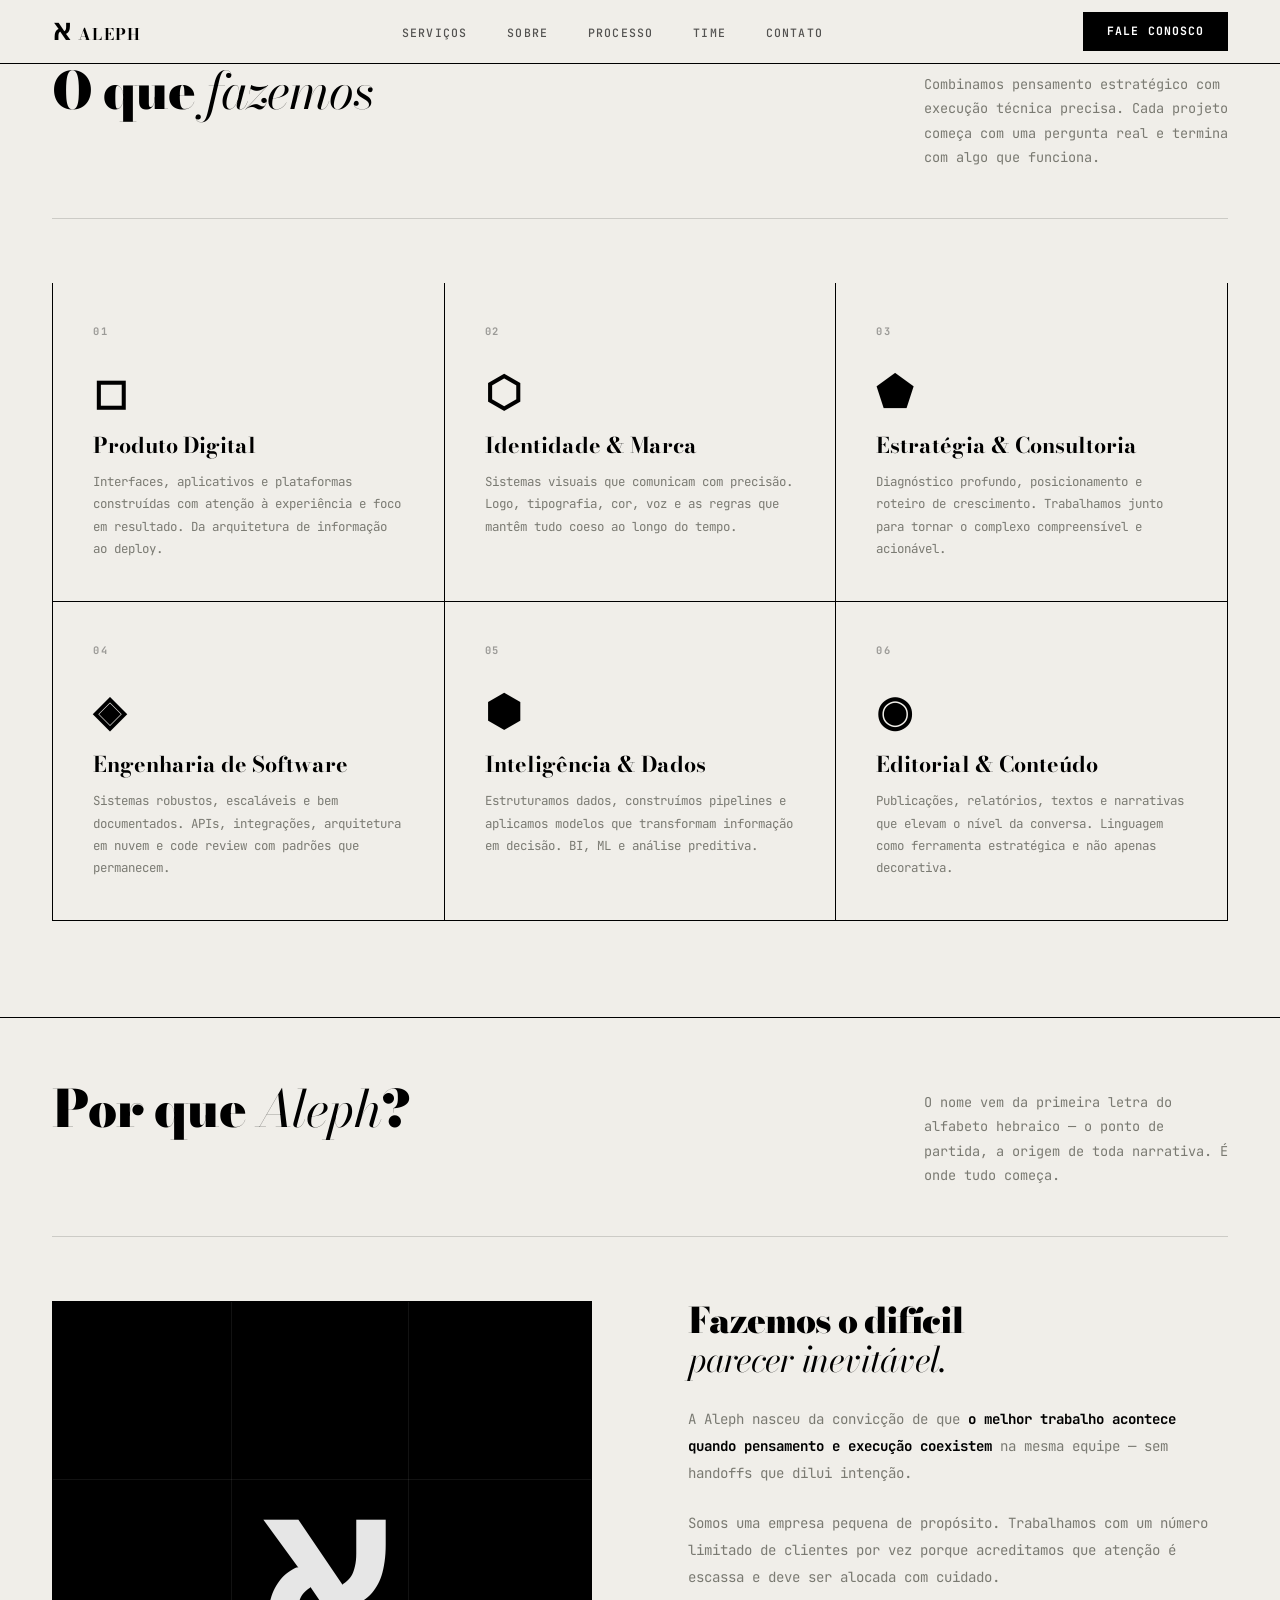
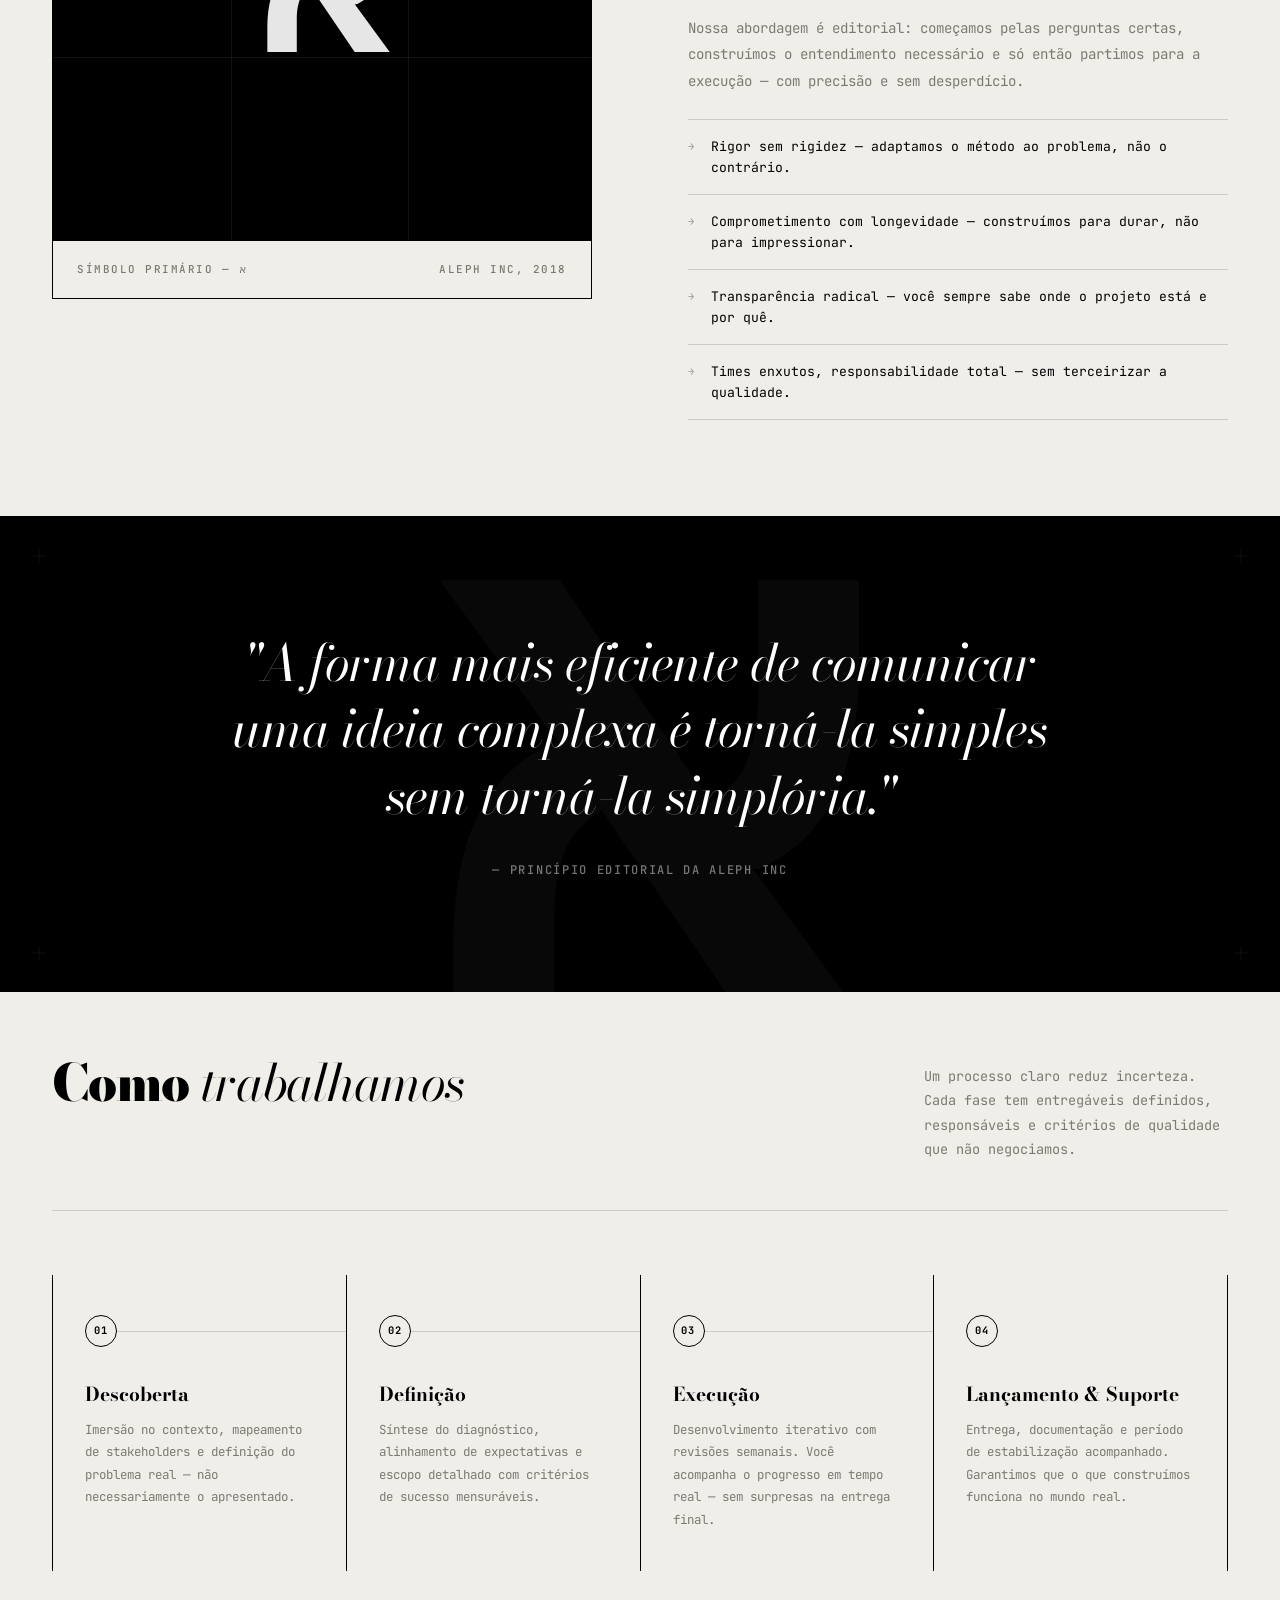
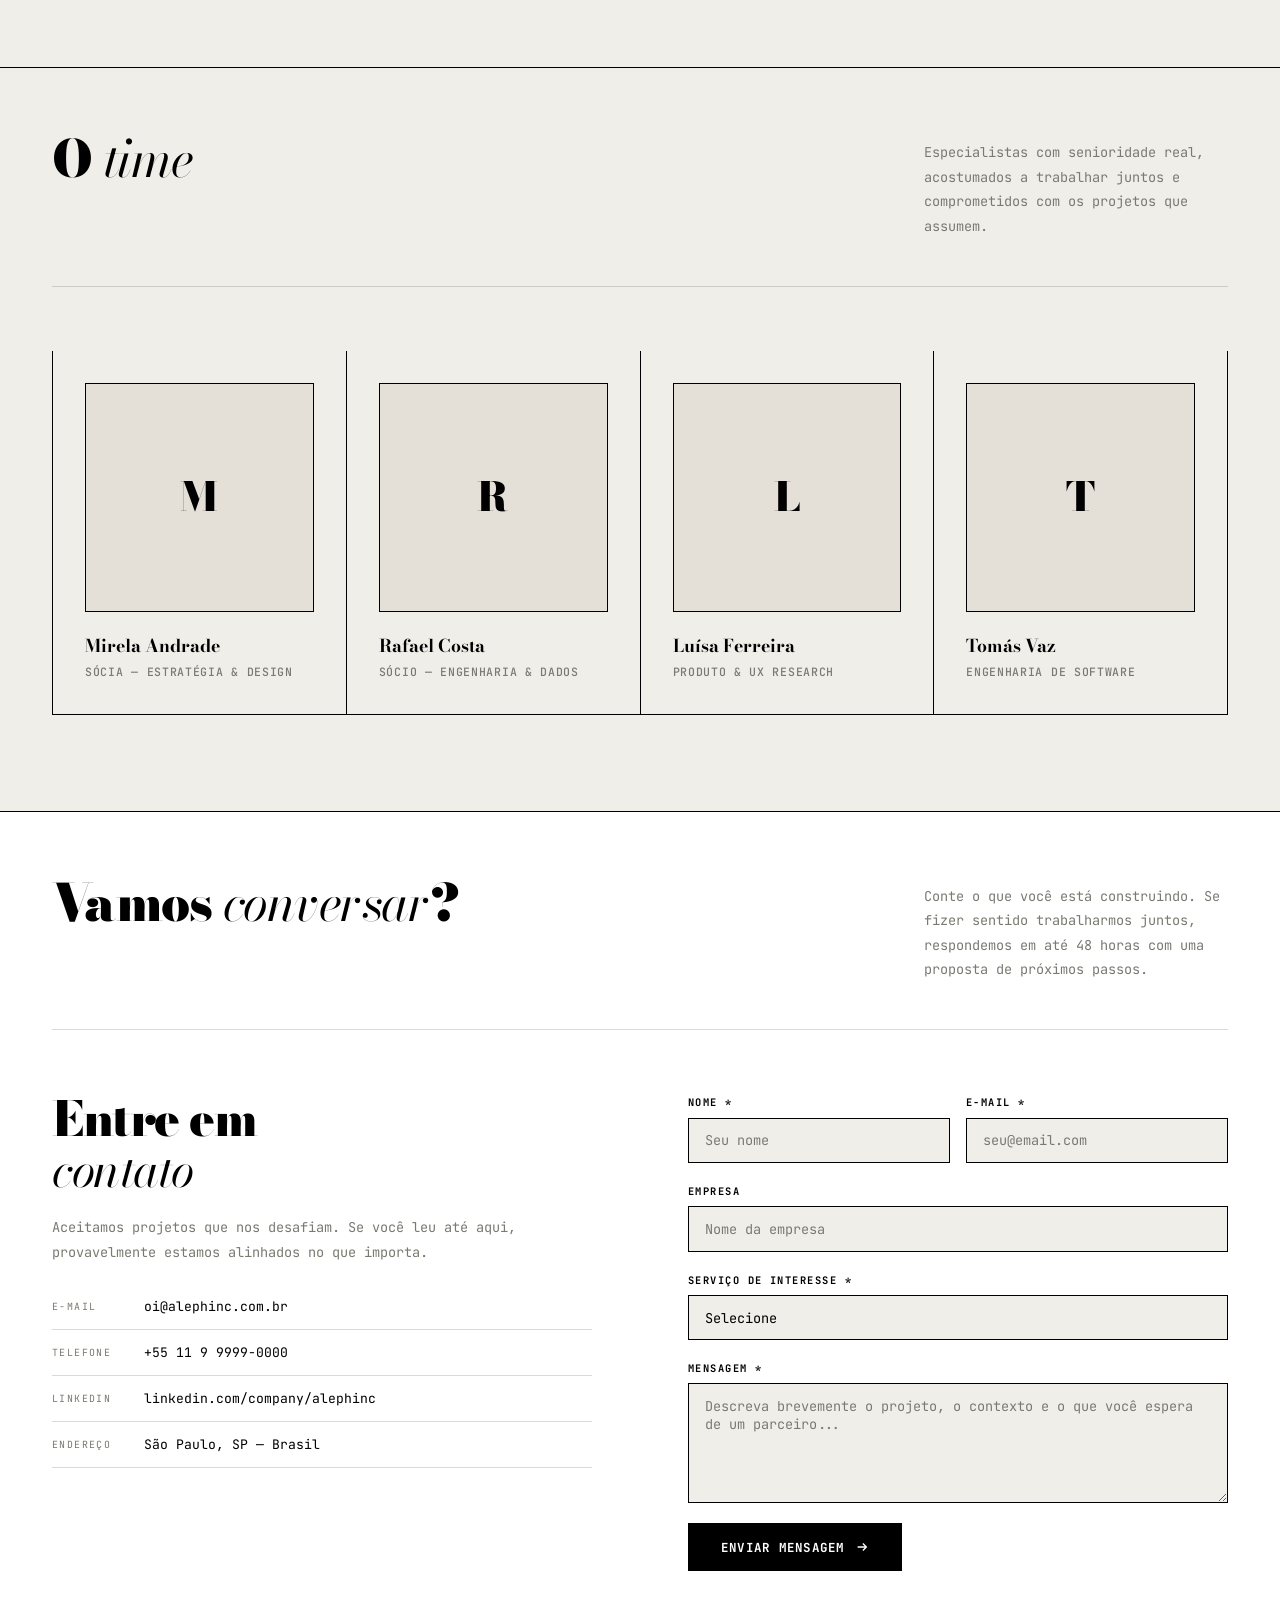
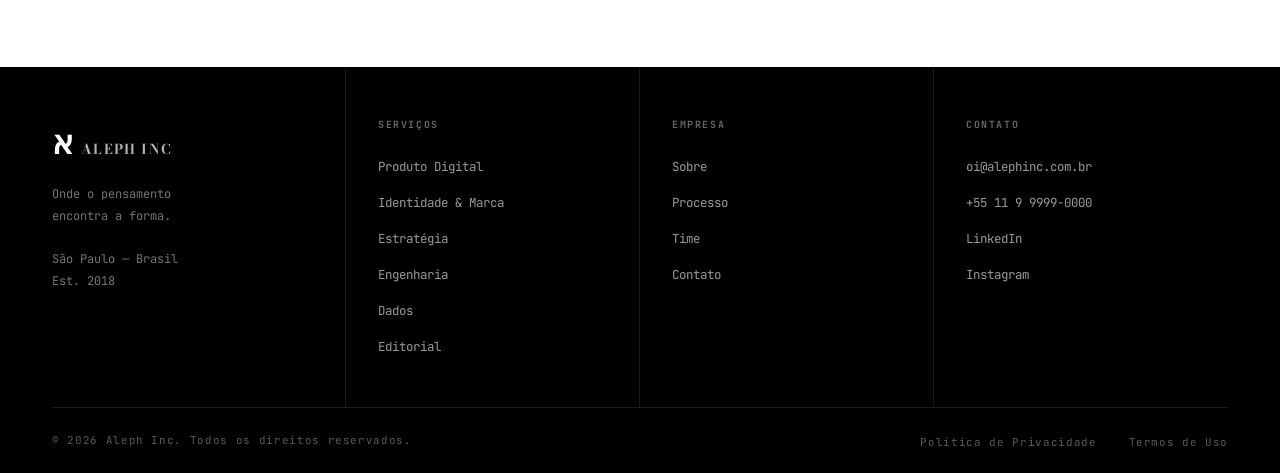
==== aleph.html @ efc17baa "Add Aleph Inc website using editorial brand identity Single-page HTML site with Hero, Serviços, Sobr" ====
<!DOCTYPE html>
<html lang="pt-BR">
<head>
  <meta charset="UTF-8" />
  <meta name="viewport" content="width=device-width, initial-scale=1.0" />
  <title>Aleph Inc — Onde o Pensamento Encontra a Forma</title>
  <link rel="preconnect" href="https://fonts.googleapis.com" />
  <link rel="preconnect" href="https://fonts.gstatic.com" crossorigin />
  <link href="https://fonts.googleapis.com/css2?family=Bodoni+Moda:ital,opsz,wght@0,6..96,400;0,6..96,500;0,6..96,700;0,6..96,900;1,6..96,400;1,6..96,700&family=JetBrains+Mono:wght@300;400;500;700&family=Fraunces:opsz,wght@9..144,300;9..144,400;9..144,700;9..144,900&display=swap" rel="stylesheet" />
  <style>
    /* ── Reset ──────────────────────────────────────── */
    *, *::before, *::after { box-sizing: border-box; margin: 0; padding: 0; }

    /* ── Design tokens ───────────────────────────────── */
    :root {
      --ink:      #000000;
      --paper:    #ffffff;
      --cream:    #f0eee9;
      --cream-dk: #e4e0d8;
      --muted:    #7a7a72;
      --serif:    'Bodoni Moda', 'Bodoni 72', Georgia, serif;
      --serif-alt:'Fraunces', serif;
      --mono:     'JetBrains Mono', ui-monospace, monospace;
      --rule:     1px solid var(--ink);
      --rule-lt:  1px solid rgba(0,0,0,.15);
    }

    html { scroll-behavior: smooth; }

    body {
      font-family: var(--mono);
      background: var(--cream);
      color: var(--ink);
      line-height: 1.6;
      overflow-x: hidden;
    }

    /* ── Utility ─────────────────────────────────────── */
    .container {
      width: 100%;
      max-width: 1240px;
      margin: 0 auto;
      padding: 0 2rem;
    }

    .label {
      font-family: var(--mono);
      font-size: .68rem;
      font-weight: 500;
      letter-spacing: .14em;
      text-transform: uppercase;
      color: var(--muted);
    }

    /* crosshair decoration */
    .x {
      position: absolute;
      width: 14px; height: 14px;
      pointer-events: none;
    }
    .x::before, .x::after {
      content: "";
      position: absolute;
      background: currentColor;
      opacity: .4;
    }
    .x::before { left: 0; right: 0; top: 50%; height: 1px; transform: translateY(-.5px); }
    .x::after  { top: 0; bottom: 0; left: 50%; width: 1px;  transform: translateX(-.5px); }

    /* ── Nav ─────────────────────────────────────────── */
    .nav {
      position: fixed;
      top: 0; left: 0; right: 0;
      z-index: 100;
      background: var(--cream);
      border-bottom: var(--rule);
      height: 64px;
      display: flex;
      align-items: center;
    }

    .nav .container {
      display: flex;
      align-items: center;
      justify-content: space-between;
    }

    .nav-logo {
      display: flex;
      align-items: baseline;
      gap: .5rem;
      text-decoration: none;
      color: var(--ink);
    }

    .nav-symbol {
      font-family: var(--serif);
      font-size: 1.8rem;
      font-weight: 900;
      line-height: 1;
      letter-spacing: -.03em;
    }

    .nav-wordmark {
      font-family: var(--serif);
      font-size: 1rem;
      font-weight: 700;
      letter-spacing: .08em;
      text-transform: uppercase;
    }

    .nav-links {
      display: flex;
      align-items: center;
      gap: 2.5rem;
      list-style: none;
    }

    .nav-links a {
      font-family: var(--mono);
      font-size: .72rem;
      font-weight: 500;
      letter-spacing: .1em;
      text-transform: uppercase;
      text-decoration: none;
      color: var(--ink);
      opacity: .65;
      transition: opacity .2s;
    }
    .nav-links a:hover { opacity: 1; }

    .btn-nav {
      font-family: var(--mono);
      font-size: .72rem;
      font-weight: 700;
      letter-spacing: .1em;
      text-transform: uppercase;
      text-decoration: none;
      color: var(--paper);
      background: var(--ink);
      padding: .6rem 1.4rem;
      border: var(--rule);
      transition: background .2s, color .2s;
      cursor: pointer;
    }
    .btn-nav:hover { background: var(--paper); color: var(--ink); }

    .nav-toggle {
      display: none;
      background: none;
      border: none;
      cursor: pointer;
      padding: .25rem;
      flex-direction: column;
      gap: 5px;
    }
    .nav-toggle span {
      display: block;
      width: 22px;
      height: 1.5px;
      background: var(--ink);
      transition: transform .2s, opacity .2s;
    }

    /* ── Hero ─────────────────────────────────────────── */
    .hero {
      min-height: 100svh;
      padding-top: 64px;
      display: grid;
      grid-template-rows: 1fr auto;
      position: relative;
      overflow: hidden;
      border-bottom: var(--rule);
    }

    .hero-body {
      display: flex;
      flex-direction: column;
      justify-content: center;
      padding: 6rem 0 4rem;
      position: relative;
    }

    .hero-kicker {
      display: flex;
      align-items: center;
      gap: 1rem;
      margin-bottom: 2.5rem;
    }
    .hero-kicker::before {
      content: "";
      display: block;
      width: 40px;
      height: 1px;
      background: var(--ink);
    }

    .hero-headline {
      font-family: var(--serif);
      font-size: clamp(3.5rem, 9vw, 8rem);
      font-weight: 900;
      line-height: .95;
      letter-spacing: -.03em;
      max-width: 14ch;
      margin-bottom: 2.5rem;
    }

    .hero-headline em {
      font-style: italic;
      font-weight: 400;
    }

    .hero-sub {
      font-family: var(--mono);
      font-size: .9rem;
      line-height: 1.75;
      color: var(--muted);
      max-width: 44ch;
      margin-bottom: 3rem;
    }

    .hero-actions {
      display: flex;
      align-items: center;
      gap: 1.5rem;
    }

    .btn-primary {
      font-family: var(--mono);
      font-size: .78rem;
      font-weight: 700;
      letter-spacing: .1em;
      text-transform: uppercase;
      text-decoration: none;
      color: var(--paper);
      background: var(--ink);
      padding: .85rem 2rem;
      border: var(--rule);
      display: inline-flex;
      align-items: center;
      gap: .65rem;
      transition: background .2s, color .2s;
    }
    .btn-primary:hover { background: var(--cream); color: var(--ink); }
    .btn-primary svg { width: 14px; height: 14px; transition: transform .2s; }
    .btn-primary:hover svg { transform: translateX(4px); }

    .btn-ghost {
      font-family: var(--mono);
      font-size: .78rem;
      font-weight: 500;
      letter-spacing: .1em;
      text-transform: uppercase;
      text-decoration: none;
      color: var(--ink);
      opacity: .7;
      display: inline-flex;
      align-items: center;
      gap: .5rem;
      transition: opacity .2s;
    }
    .btn-ghost:hover { opacity: 1; }

    /* large decorative symbol */
    .hero-deco {
      position: absolute;
      right: -2rem;
      top: 50%;
      transform: translateY(-50%);
      font-family: var(--serif);
      font-size: clamp(18rem, 30vw, 36rem);
      font-weight: 900;
      line-height: 1;
      opacity: .04;
      pointer-events: none;
      user-select: none;
      letter-spacing: -.05em;
    }

    /* corner crosshairs */
    .hero .x { color: var(--ink); }
    .hero .x.tl { top: 80px; left: 16px; }
    .hero .x.tr { top: 80px; right: 16px; }
    .hero .x.bl { bottom: 16px; left: 16px; }
    .hero .x.br { bottom: 16px; right: 16px; }

    /* hero stats bar */
    .hero-stats {
      border-top: var(--rule);
      display: grid;
      grid-template-columns: repeat(4, 1fr);
    }

    .hero-stat {
      padding: 1.5rem 2rem;
      border-right: var(--rule);
      position: relative;
    }
    .hero-stat:last-child { border-right: none; }

    .hero-stat-num {
      font-family: var(--serif);
      font-size: 2.2rem;
      font-weight: 900;
      line-height: 1;
      letter-spacing: -.03em;
      display: block;
      margin-bottom: .3rem;
    }

    /* ── Section base ─────────────────────────────────── */
    section { border-bottom: var(--rule); }

    .section-head {
      display: flex;
      align-items: flex-start;
      justify-content: space-between;
      gap: 2rem;
      padding: 4rem 0 3rem;
      border-bottom: var(--rule-lt);
      margin-bottom: 4rem;
    }

    .section-head h2 {
      font-family: var(--serif);
      font-size: clamp(2.2rem, 4vw, 3.5rem);
      font-weight: 900;
      line-height: 1.05;
      letter-spacing: -.03em;
      max-width: 16ch;
    }

    .section-head h2 em {
      font-style: italic;
      font-weight: 400;
    }

    .section-head-aside {
      max-width: 38ch;
      font-family: var(--mono);
      font-size: .85rem;
      line-height: 1.8;
      color: var(--muted);
      padding-top: .5rem;
    }

    /* ── Services ─────────────────────────────────────── */
    .services { padding-bottom: 6rem; }

    .services-grid {
      display: grid;
      grid-template-columns: repeat(3, 1fr);
      border-left: var(--rule);
    }

    .service-card {
      border-right: var(--rule);
      border-bottom: var(--rule);
      padding: 2.5rem;
      position: relative;
      transition: background .2s;
    }
    .service-card:hover { background: var(--ink); color: var(--paper); }
    .service-card:hover .label { color: rgba(255,255,255,.45); }
    .service-card:hover .service-desc { color: rgba(255,255,255,.65); }

    .service-num {
      font-family: var(--mono);
      font-size: .65rem;
      font-weight: 700;
      letter-spacing: .16em;
      opacity: .35;
      margin-bottom: 2rem;
      display: block;
    }

    .service-icon {
      font-family: var(--serif);
      font-size: 2.6rem;
      font-weight: 900;
      line-height: 1;
      margin-bottom: 1.25rem;
      display: block;
    }

    .service-card h3 {
      font-family: var(--serif);
      font-size: 1.35rem;
      font-weight: 700;
      line-height: 1.2;
      margin-bottom: .75rem;
    }

    .service-desc {
      font-family: var(--mono);
      font-size: .78rem;
      line-height: 1.8;
      color: var(--muted);
    }

    .service-arrow {
      position: absolute;
      bottom: 2rem;
      right: 2rem;
      width: 32px;
      height: 32px;
      border: var(--rule);
      display: flex;
      align-items: center;
      justify-content: center;
      opacity: 0;
      transition: opacity .2s;
    }
    .service-card:hover .service-arrow { opacity: 1; border-color: var(--paper); color: var(--paper); }

    /* ── About ────────────────────────────────────────── */
    .about { padding-bottom: 6rem; }

    .about-grid {
      display: grid;
      grid-template-columns: 1fr 1fr;
      gap: 6rem;
      align-items: start;
    }

    .about-left {
      position: relative;
    }

    .about-symbol-wrap {
      border: var(--rule);
      aspect-ratio: 1;
      display: flex;
      align-items: center;
      justify-content: center;
      background: var(--ink);
      position: relative;
      overflow: hidden;
    }

    .about-symbol {
      font-family: var(--serif);
      font-size: 14rem;
      font-weight: 900;
      color: var(--paper);
      line-height: 1;
      position: relative;
      z-index: 1;
      opacity: .9;
    }

    /* grid lines inside the symbol box */
    .about-symbol-wrap .grid-line {
      position: absolute;
      background: rgba(255,255,255,.07);
    }
    .about-symbol-wrap .grid-line.h { height: 1px; left: 0; right: 0; }
    .about-symbol-wrap .grid-line.v { width: 1px; top: 0; bottom: 0; }

    .about-caption {
      border: var(--rule);
      border-top: none;
      padding: 1.25rem 1.5rem;
      display: flex;
      align-items: center;
      justify-content: space-between;
    }

    .about-right {}

    .about-right p {
      font-family: var(--mono);
      font-size: .88rem;
      line-height: 1.9;
      color: var(--muted);
      margin-bottom: 1.5rem;
    }

    .about-right p strong {
      color: var(--ink);
      font-weight: 700;
    }

    .about-right h3 {
      font-family: var(--serif);
      font-size: clamp(1.6rem, 3vw, 2.2rem);
      font-weight: 900;
      line-height: 1.1;
      letter-spacing: -.03em;
      margin-bottom: 1.75rem;
    }
    .about-right h3 em { font-style: italic; font-weight: 400; }

    .about-list {
      list-style: none;
      border-top: var(--rule-lt);
    }
    .about-list li {
      border-bottom: var(--rule-lt);
      padding: 1rem 0;
      display: flex;
      align-items: flex-start;
      gap: 1rem;
      font-family: var(--mono);
      font-size: .82rem;
      line-height: 1.6;
    }
    .about-list li::before {
      content: attr(data-n);
      font-size: .65rem;
      font-weight: 700;
      letter-spacing: .12em;
      opacity: .35;
      padding-top: .12rem;
      flex-shrink: 0;
    }

    /* ── Process ─────────────────────────────────────── */
    .process { padding-bottom: 6rem; }

    .process-steps {
      display: grid;
      grid-template-columns: repeat(4, 1fr);
      border-left: var(--rule);
    }

    .process-step {
      border-right: var(--rule);
      padding: 2.5rem 2rem;
      position: relative;
    }

    .step-marker {
      width: 32px;
      height: 32px;
      border: var(--rule);
      border-radius: 50%;
      display: flex;
      align-items: center;
      justify-content: center;
      font-family: var(--mono);
      font-size: .65rem;
      font-weight: 700;
      letter-spacing: .1em;
      margin-bottom: 2rem;
    }

    .step-line {
      position: absolute;
      top: calc(2.5rem + 16px);
      left: calc(2rem + 32px);
      right: 0;
      height: 1px;
      background: var(--ink);
      opacity: .15;
    }
    .process-step:last-child .step-line { display: none; }

    .process-step h3 {
      font-family: var(--serif);
      font-size: 1.2rem;
      font-weight: 700;
      margin-bottom: .6rem;
    }

    .process-step p {
      font-family: var(--mono);
      font-size: .78rem;
      line-height: 1.8;
      color: var(--muted);
    }

    /* ── Manifesto / Quote ───────────────────────────── */
    .manifesto {
      background: var(--ink);
      color: var(--paper);
      padding: 7rem 0;
      text-align: center;
      position: relative;
      overflow: hidden;
    }

    .manifesto-symbol {
      position: absolute;
      left: 50%;
      top: 50%;
      transform: translate(-50%, -50%);
      font-family: var(--serif);
      font-size: 60vw;
      font-weight: 900;
      opacity: .03;
      pointer-events: none;
      user-select: none;
      line-height: 1;
    }

    .manifesto blockquote {
      font-family: var(--serif);
      font-size: clamp(1.8rem, 4vw, 3.2rem);
      font-weight: 400;
      font-style: italic;
      line-height: 1.3;
      letter-spacing: -.02em;
      max-width: 26ch;
      margin: 0 auto 2rem;
      position: relative;
      z-index: 1;
    }

    .manifesto cite {
      font-family: var(--mono);
      font-size: .75rem;
      font-weight: 500;
      letter-spacing: .14em;
      text-transform: uppercase;
      opacity: .45;
      font-style: normal;
      display: block;
      position: relative;
      z-index: 1;
    }

    .manifesto .x { color: var(--paper); opacity: .15; }
    .manifesto .x.tl { top: 2rem; left: 2rem; }
    .manifesto .x.tr { top: 2rem; right: 2rem; }
    .manifesto .x.bl { bottom: 2rem; left: 2rem; }
    .manifesto .x.br { bottom: 2rem; right: 2rem; }

    /* ── Team ─────────────────────────────────────────── */
    .team { padding-bottom: 6rem; }

    .team-grid {
      display: grid;
      grid-template-columns: repeat(4, 1fr);
      border-left: var(--rule);
    }

    .team-card {
      border-right: var(--rule);
      border-bottom: var(--rule);
      padding: 2rem;
      position: relative;
      overflow: hidden;
    }

    .team-avatar {
      width: 100%;
      aspect-ratio: 1;
      background: var(--cream-dk);
      border: var(--rule);
      display: flex;
      align-items: center;
      justify-content: center;
      margin-bottom: 1.25rem;
      font-family: var(--serif);
      font-size: 2.5rem;
      font-weight: 900;
      position: relative;
      overflow: hidden;
      transition: background .2s;
    }
    .team-card:hover .team-avatar { background: var(--ink); color: var(--paper); }

    .team-name {
      font-family: var(--serif);
      font-size: 1.1rem;
      font-weight: 700;
      margin-bottom: .2rem;
    }
    .team-role {
      font-family: var(--mono);
      font-size: .72rem;
      color: var(--muted);
      letter-spacing: .06em;
    }

    /* ── Contact ─────────────────────────────────────── */
    .contact {
      background: var(--paper);
      padding-bottom: 6rem;
    }

    .contact-grid {
      display: grid;
      grid-template-columns: 1fr 1fr;
      gap: 6rem;
      align-items: start;
    }

    .contact-left h2 {
      font-family: var(--serif);
      font-size: clamp(2rem, 4vw, 3rem);
      font-weight: 900;
      line-height: 1.05;
      letter-spacing: -.03em;
      margin-bottom: 1.25rem;
    }
    .contact-left h2 em { font-style: italic; font-weight: 400; }

    .contact-left p {
      font-family: var(--mono);
      font-size: .85rem;
      line-height: 1.8;
      color: var(--muted);
      margin-bottom: 2rem;
    }

    .contact-info { display: flex; flex-direction: column; gap: .75rem; }
    .contact-info a {
      font-family: var(--mono);
      font-size: .82rem;
      color: var(--ink);
      text-decoration: none;
      display: flex;
      align-items: center;
      gap: .75rem;
      border-bottom: var(--rule-lt);
      padding-bottom: .75rem;
      transition: opacity .2s;
    }
    .contact-info a:hover { opacity: .6; }
    .contact-info a .ci-label {
      font-size: .62rem;
      letter-spacing: .14em;
      text-transform: uppercase;
      color: var(--muted);
      min-width: 5rem;
    }

    /* Form */
    .contact-form { display: flex; flex-direction: column; gap: 1.25rem; }

    .cf-group { display: flex; flex-direction: column; gap: .4rem; }
    .cf-group label {
      font-family: var(--mono);
      font-size: .65rem;
      font-weight: 700;
      letter-spacing: .14em;
      text-transform: uppercase;
    }

    .cf-group input,
    .cf-group textarea,
    .cf-group select {
      width: 100%;
      background: var(--cream);
      border: var(--rule);
      padding: .8rem 1rem;
      font-family: var(--mono);
      font-size: .85rem;
      color: var(--ink);
      outline: none;
      transition: background .2s, box-shadow .2s;
      border-radius: 0;
      appearance: none;
    }
    .cf-group input::placeholder,
    .cf-group textarea::placeholder { color: var(--muted); }
    .cf-group input:focus,
    .cf-group textarea:focus,
    .cf-group select:focus {
      background: var(--paper);
      box-shadow: inset 0 0 0 1px var(--ink);
    }
    .cf-group textarea { min-height: 120px; resize: vertical; }

    .cf-row { display: grid; grid-template-columns: 1fr 1fr; gap: 1rem; }

    .btn-submit {
      font-family: var(--mono);
      font-size: .78rem;
      font-weight: 700;
      letter-spacing: .1em;
      text-transform: uppercase;
      color: var(--paper);
      background: var(--ink);
      border: var(--rule);
      padding: .9rem 2rem;
      cursor: pointer;
      display: flex;
      align-items: center;
      gap: .65rem;
      width: fit-content;
      transition: background .2s, color .2s;
    }
    .btn-submit:hover { background: var(--cream-dk); color: var(--ink); }
    .btn-submit svg { width: 14px; height: 14px; }

    /* ── Footer ───────────────────────────────────────── */
    .footer {
      background: var(--ink);
      color: var(--paper);
      border-top: var(--rule);
    }

    .footer-main {
      display: grid;
      grid-template-columns: 1fr 1fr 1fr 1fr;
      border-bottom: 1px solid rgba(255,255,255,.12);
    }

    .footer-col {
      padding: 3rem 2rem;
      border-right: 1px solid rgba(255,255,255,.1);
    }
    .footer-col:last-child { border-right: none; }
    .footer-col:first-child { padding-left: 0; }

    .footer-brand { display: flex; align-items: baseline; gap: .5rem; margin-bottom: 1rem; }
    .footer-brand-sym {
      font-family: var(--serif);
      font-size: 2rem;
      font-weight: 900;
    }
    .footer-brand-name {
      font-family: var(--serif);
      font-size: .85rem;
      font-weight: 700;
      letter-spacing: .1em;
      text-transform: uppercase;
      opacity: .7;
    }

    .footer-tagline {
      font-family: var(--mono);
      font-size: .75rem;
      line-height: 1.8;
      opacity: .45;
    }

    .footer-col h4 {
      font-family: var(--mono);
      font-size: .62rem;
      font-weight: 700;
      letter-spacing: .16em;
      text-transform: uppercase;
      opacity: .4;
      margin-bottom: 1.25rem;
    }

    .footer-links { list-style: none; display: flex; flex-direction: column; gap: .65rem; }
    .footer-links a {
      font-family: var(--mono);
      font-size: .78rem;
      color: var(--paper);
      text-decoration: none;
      opacity: .6;
      transition: opacity .2s;
    }
    .footer-links a:hover { opacity: 1; }

    .footer-bottom {
      padding: 1.25rem 0;
    }
    .footer-bottom .container {
      display: flex;
      align-items: center;
      justify-content: space-between;
    }
    .footer-copy {
      font-family: var(--mono);
      font-size: .68rem;
      opacity: .35;
      letter-spacing: .06em;
    }
    .footer-bottom-links {
      display: flex;
      gap: 2rem;
      list-style: none;
    }
    .footer-bottom-links a {
      font-family: var(--mono);
      font-size: .68rem;
      color: var(--paper);
      text-decoration: none;
      opacity: .35;
      letter-spacing: .06em;
      transition: opacity .2s;
    }
    .footer-bottom-links a:hover { opacity: .7; }

    /* ── Responsive ──────────────────────────────────── */
    @media (max-width: 1024px) {
      .services-grid { grid-template-columns: repeat(2, 1fr); }
      .team-grid { grid-template-columns: repeat(2, 1fr); }
      .footer-main { grid-template-columns: 1fr 1fr; }
      .footer-col:nth-child(2) { border-right: none; }
      .footer-col:nth-child(3) { border-top: 1px solid rgba(255,255,255,.1); padding-left: 0; }
      .footer-col:nth-child(4) { border-top: 1px solid rgba(255,255,255,.1); }
    }

    @media (max-width: 768px) {
      .nav-links, .btn-nav { display: none; }
      .nav-toggle { display: flex; }

      .hero-stats { grid-template-columns: 1fr 1fr; }
      .hero-stat:nth-child(2) { border-right: none; }

      .section-head { flex-direction: column; }
      .section-head-aside { max-width: 100%; }

      .about-grid { grid-template-columns: 1fr; gap: 3rem; }
      .contact-grid { grid-template-columns: 1fr; gap: 3rem; }
      .process-steps { grid-template-columns: 1fr 1fr; }
      .services-grid { grid-template-columns: 1fr; }
      .team-grid { grid-template-columns: 1fr 1fr; }
      .footer-main { grid-template-columns: 1fr; }
      .footer-col { border-right: none; border-top: 1px solid rgba(255,255,255,.1); padding-left: 0; }
      .footer-col:first-child { border-top: none; }
      .cf-row { grid-template-columns: 1fr; }
      .footer-bottom .container { flex-direction: column; gap: 1rem; text-align: center; }

      .hero-deco { display: none; }
    }

    @media (max-width: 520px) {
      .hero-stats { grid-template-columns: 1fr; }
      .hero-stat { border-right: none; }
      .process-steps { grid-template-columns: 1fr; }
      .team-grid { grid-template-columns: 1fr; }
    }

    /* Mobile nav */
    .mobile-nav {
      display: none;
      position: fixed;
      top: 64px; left: 0; right: 0; bottom: 0;
      background: var(--cream);
      z-index: 99;
      flex-direction: column;
      padding: 2rem;
      border-top: var(--rule);
    }
    .mobile-nav.open { display: flex; }
    .mobile-nav a {
      font-family: var(--mono);
      font-size: 1rem;
      font-weight: 500;
      letter-spacing: .08em;
      text-transform: uppercase;
      text-decoration: none;
      color: var(--ink);
      padding: 1.25rem 0;
      border-bottom: var(--rule-lt);
    }
    .mobile-nav .btn-nav {
      margin-top: 1.5rem;
      text-align: center;
      justify-content: center;
      display: flex;
    }

    /* Form feedback */
    .form-success {
      display: none;
      background: var(--ink);
      color: var(--paper);
      padding: 2rem;
      text-align: center;
      font-family: var(--mono);
      font-size: .85rem;
      line-height: 1.7;
    }
    .form-success strong {
      font-family: var(--serif);
      font-size: 1.4rem;
      font-weight: 900;
      display: block;
      margin-bottom: .5rem;
    }
  </style>
</head>
<body>

  <!-- ── Nav ─────────────────────────────────────────── -->
  <nav class="nav" role="navigation">
    <div class="container">
      <a href="#" class="nav-logo" aria-label="Aleph Inc">
        <span class="nav-symbol">א</span>
        <span class="nav-wordmark">Aleph</span>
      </a>
      <ul class="nav-links" role="list">
        <li><a href="#servicos">Serviços</a></li>
        <li><a href="#sobre">Sobre</a></li>
        <li><a href="#processo">Processo</a></li>
        <li><a href="#time">Time</a></li>
        <li><a href="#contato">Contato</a></li>
      </ul>
      <a href="#contato" class="btn-nav">Fale Conosco</a>
      <button class="nav-toggle" id="navToggle" aria-label="Abrir menu" aria-expanded="false">
        <span></span><span></span><span></span>
      </button>
    </div>
  </nav>

  <!-- Mobile nav -->
  <div class="mobile-nav" id="mobileNav" role="dialog" aria-label="Menu principal">
    <a href="#servicos" class="mobile-link">Serviços</a>
    <a href="#sobre" class="mobile-link">Sobre</a>
    <a href="#processo" class="mobile-link">Processo</a>
    <a href="#time" class="mobile-link">Time</a>
    <a href="#contato" class="mobile-link">Contato</a>
    <a href="#contato" class="btn-nav">Fale Conosco</a>
  </div>

  <!-- ── Hero ─────────────────────────────────────────── */
  <section class="hero" aria-label="Apresentação">

    <span class="x tl" aria-hidden="true"></span>
    <span class="x tr" aria-hidden="true"></span>
    <span class="x bl" aria-hidden="true"></span>
    <span class="x br" aria-hidden="true"></span>

    <div class="hero-body">
      <div class="container">
        <div class="hero-kicker">
          <span class="label">Aleph Inc — Est. 2018</span>
        </div>
        <h1 class="hero-headline">
          Onde o<br/>
          Pensamento<br/>
          <em>Encontra</em><br/>
          a Forma
        </h1>
        <p class="hero-sub">
          Construímos sistemas, produtos e marcas que duram.<br/>
          Do conceito ao código — rigor, precisão e linguagem.
        </p>
        <div class="hero-actions">
          <a href="#servicos" class="btn-primary">
            Explorar Serviços
            <svg viewBox="0 0 16 16" fill="none" stroke="currentColor" stroke-width="1.5" aria-hidden="true">
              <path d="M3 8h10M9 4l4 4-4 4"/>
            </svg>
          </a>
          <a href="#sobre" class="btn-ghost">
            Nossa história
            <svg viewBox="0 0 16 16" fill="none" stroke="currentColor" stroke-width="1.5" width="12" height="12" aria-hidden="true">
              <path d="M8 3v10M3 8l5 5 5-5"/>
            </svg>
          </a>
        </div>
      </div>
    </div>

    <span class="hero-deco" aria-hidden="true">א</span>

    <div class="hero-stats" role="list" aria-label="Números">
      <div class="hero-stat" role="listitem">
        <span class="label">Projetos</span>
        <strong class="hero-stat-num">240+</strong>
        <span class="label">Entregues</span>
      </div>
      <div class="hero-stat" role="listitem">
        <span class="label">Clientes</span>
        <strong class="hero-stat-num">80+</strong>
        <span class="label">Em 12 países</span>
      </div>
      <div class="hero-stat" role="listitem">
        <span class="label">Anos</span>
        <strong class="hero-stat-num">7</strong>
        <span class="label">De experiência</span>
      </div>
      <div class="hero-stat" role="listitem">
        <span class="label">NPS</span>
        <strong class="hero-stat-num">94</strong>
        <span class="label">Satisfação</span>
      </div>
    </div>
  </section>

  <!-- ── Services ────────────────────────────────────── -->
  <section class="services" id="servicos" aria-label="Serviços">
    <div class="container">
      <div class="section-head">
        <h2>O que <em>fazemos</em></h2>
        <p class="section-head-aside">
          Combinamos pensamento estratégico com execução técnica precisa.
          Cada projeto começa com uma pergunta real e termina com algo que funciona.
        </p>
      </div>

      <div class="services-grid" role="list">

        <article class="service-card" role="listitem">
          <span class="service-num">01</span>
          <span class="service-icon" aria-hidden="true">◻</span>
          <h3>Produto Digital</h3>
          <p class="service-desc">
            Interfaces, aplicativos e plataformas construídas com atenção à experiência
            e foco em resultado. Da arquitetura de informação ao deploy.
          </p>
          <div class="service-arrow" aria-hidden="true">
            <svg width="12" height="12" viewBox="0 0 16 16" fill="none" stroke="currentColor" stroke-width="1.5">
              <path d="M3 8h10M9 4l4 4-4 4"/>
            </svg>
          </div>
        </article>

        <article class="service-card" role="listitem">
          <span class="service-num">02</span>
          <span class="service-icon" aria-hidden="true">⬡</span>
          <h3>Identidade & Marca</h3>
          <p class="service-desc">
            Sistemas visuais que comunicam com precisão. Logo, tipografia,
            cor, voz e as regras que mantêm tudo coeso ao longo do tempo.
          </p>
          <div class="service-arrow" aria-hidden="true">
            <svg width="12" height="12" viewBox="0 0 16 16" fill="none" stroke="currentColor" stroke-width="1.5">
              <path d="M3 8h10M9 4l4 4-4 4"/>
            </svg>
          </div>
        </article>

        <article class="service-card" role="listitem">
          <span class="service-num">03</span>
          <span class="service-icon" aria-hidden="true">⬟</span>
          <h3>Estratégia & Consultoria</h3>
          <p class="service-desc">
            Diagnóstico profundo, posicionamento e roteiro de crescimento.
            Trabalhamos junto para tornar o complexo compreensível e acionável.
          </p>
          <div class="service-arrow" aria-hidden="true">
            <svg width="12" height="12" viewBox="0 0 16 16" fill="none" stroke="currentColor" stroke-width="1.5">
              <path d="M3 8h10M9 4l4 4-4 4"/>
            </svg>
          </div>
        </article>

        <article class="service-card" role="listitem">
          <span class="service-num">04</span>
          <span class="service-icon" aria-hidden="true">◈</span>
          <h3>Engenharia de Software</h3>
          <p class="service-desc">
            Sistemas robustos, escaláveis e bem documentados. APIs, integrações,
            arquitetura em nuvem e code review com padrões que permanecem.
          </p>
          <div class="service-arrow" aria-hidden="true">
            <svg width="12" height="12" viewBox="0 0 16 16" fill="none" stroke="currentColor" stroke-width="1.5">
              <path d="M3 8h10M9 4l4 4-4 4"/>
            </svg>
          </div>
        </article>

        <article class="service-card" role="listitem">
          <span class="service-num">05</span>
          <span class="service-icon" aria-hidden="true">⬢</span>
          <h3>Inteligência & Dados</h3>
          <p class="service-desc">
            Estruturamos dados, construímos pipelines e aplicamos modelos que
            transformam informação em decisão. BI, ML e análise preditiva.
          </p>
          <div class="service-arrow" aria-hidden="true">
            <svg width="12" height="12" viewBox="0 0 16 16" fill="none" stroke="currentColor" stroke-width="1.5">
              <path d="M3 8h10M9 4l4 4-4 4"/>
            </svg>
          </div>
        </article>

        <article class="service-card" role="listitem">
          <span class="service-num">06</span>
          <span class="service-icon" aria-hidden="true">◉</span>
          <h3>Editorial & Conteúdo</h3>
          <p class="service-desc">
            Publicações, relatórios, textos e narrativas que elevam o nível
            da conversa. Linguagem como ferramenta estratégica e não apenas decorativa.
          </p>
          <div class="service-arrow" aria-hidden="true">
            <svg width="12" height="12" viewBox="0 0 16 16" fill="none" stroke="currentColor" stroke-width="1.5">
              <path d="M3 8h10M9 4l4 4-4 4"/>
            </svg>
          </div>
        </article>

      </div>
    </div>
  </section>

  <!-- ── About ─────────────────────────────────────────── -->
  <section class="about" id="sobre" aria-label="Sobre a Aleph">
    <div class="container">
      <div class="section-head">
        <h2>Por que <em>Aleph</em>?</h2>
        <p class="section-head-aside">
          O nome vem da primeira letra do alfabeto hebraico — o ponto de partida,
          a origem de toda narrativa. É onde tudo começa.
        </p>
      </div>

      <div class="about-grid">
        <div class="about-left">
          <div class="about-symbol-wrap" aria-hidden="true">
            <div class="grid-line h" style="top:33%"></div>
            <div class="grid-line h" style="top:66%"></div>
            <div class="grid-line v" style="left:33%"></div>
            <div class="grid-line v" style="left:66%"></div>
            <span class="about-symbol">א</span>
          </div>
          <div class="about-caption">
            <span class="label">Símbolo primário — א</span>
            <span class="label">Aleph Inc, 2018</span>
          </div>
        </div>

        <div class="about-right">
          <h3>
            Fazemos o difícil<br/>
            <em>parecer inevitável.</em>
          </h3>
          <p>
            A Aleph nasceu da convicção de que <strong>o melhor trabalho acontece
            quando pensamento e execução coexistem</strong> na mesma equipe —
            sem handoffs que dilui intenção.
          </p>
          <p>
            Somos uma empresa pequena de propósito. Trabalhamos com um número
            limitado de clientes por vez porque acreditamos que atenção é escassa
            e deve ser alocada com cuidado.
          </p>
          <p>
            Nossa abordagem é editorial: começamos pelas perguntas certas,
            construímos o entendimento necessário e só então partimos para
            a execução — com precisão e sem desperdício.
          </p>

          <ul class="about-list" role="list">
            <li data-n="→">Rigor sem rigidez — adaptamos o método ao problema, não o contrário.</li>
            <li data-n="→">Comprometimento com longevidade — construímos para durar, não para impressionar.</li>
            <li data-n="→">Transparência radical — você sempre sabe onde o projeto está e por quê.</li>
            <li data-n="→">Times enxutos, responsabilidade total — sem terceirizar a qualidade.</li>
          </ul>
        </div>
      </div>
    </div>
  </section>

  <!-- ── Manifesto ─────────────────────────────────────── -->
  <div class="manifesto" aria-label="Manifesto">
    <span class="x tl" aria-hidden="true"></span>
    <span class="x tr" aria-hidden="true"></span>
    <span class="x bl" aria-hidden="true"></span>
    <span class="x br" aria-hidden="true"></span>
    <span class="manifesto-symbol" aria-hidden="true">א</span>
    <div class="container" style="position:relative;z-index:1">
      <blockquote>
        "A forma mais eficiente de comunicar uma ideia complexa
        é torná-la simples sem torná-la simplória."
      </blockquote>
      <cite>— Princípio editorial da Aleph Inc</cite>
    </div>
  </div>

  <!-- ── Process ───────────────────────────────────────── -->
  <section class="process" id="processo" aria-label="Processo">
    <div class="container">
      <div class="section-head">
        <h2>Como <em>trabalhamos</em></h2>
        <p class="section-head-aside">
          Um processo claro reduz incerteza. Cada fase tem entregáveis definidos,
          responsáveis e critérios de qualidade que não negociamos.
        </p>
      </div>

      <div class="process-steps" role="list">
        <div class="process-step" role="listitem">
          <div class="step-marker" aria-label="Fase 1">01</div>
          <div class="step-line" aria-hidden="true"></div>
          <h3>Descoberta</h3>
          <p>Imersão no contexto, mapeamento de stakeholders e definição
             do problema real — não necessariamente o apresentado.</p>
        </div>
        <div class="process-step" role="listitem">
          <div class="step-marker" aria-label="Fase 2">02</div>
          <div class="step-line" aria-hidden="true"></div>
          <h3>Definição</h3>
          <p>Síntese do diagnóstico, alinhamento de expectativas e escopo
             detalhado com critérios de sucesso mensuráveis.</p>
        </div>
        <div class="process-step" role="listitem">
          <div class="step-marker" aria-label="Fase 3">03</div>
          <div class="step-line" aria-hidden="true"></div>
          <h3>Execução</h3>
          <p>Desenvolvimento iterativo com revisões semanais. Você acompanha
             o progresso em tempo real — sem surpresas na entrega final.</p>
        </div>
        <div class="process-step" role="listitem">
          <div class="step-marker" aria-label="Fase 4">04</div>
          <h3>Lançamento & Suporte</h3>
          <p>Entrega, documentação e período de estabilização acompanhado.
             Garantimos que o que construímos funciona no mundo real.</p>
        </div>
      </div>
    </div>
  </section>

  <!-- ── Team ──────────────────────────────────────────── -->
  <section class="team" id="time" aria-label="Time">
    <div class="container">
      <div class="section-head">
        <h2>O <em>time</em></h2>
        <p class="section-head-aside">
          Especialistas com senioridade real, acostumados a trabalhar juntos
          e comprometidos com os projetos que assumem.
        </p>
      </div>

      <div class="team-grid" role="list">
        <article class="team-card" role="listitem">
          <div class="team-avatar" aria-hidden="true">M</div>
          <div class="team-name">Mirela Andrade</div>
          <div class="team-role label">Sócia — Estratégia & Design</div>
        </article>
        <article class="team-card" role="listitem">
          <div class="team-avatar" aria-hidden="true">R</div>
          <div class="team-name">Rafael Costa</div>
          <div class="team-role label">Sócio — Engenharia & Dados</div>
        </article>
        <article class="team-card" role="listitem">
          <div class="team-avatar" aria-hidden="true">L</div>
          <div class="team-name">Luísa Ferreira</div>
          <div class="team-role label">Produto & UX Research</div>
        </article>
        <article class="team-card" role="listitem">
          <div class="team-avatar" aria-hidden="true">T</div>
          <div class="team-name">Tomás Vaz</div>
          <div class="team-role label">Engenharia de Software</div>
        </article>
      </div>
    </div>
  </section>

  <!-- ── Contact ───────────────────────────────────────── -->
  <section class="contact" id="contato" aria-label="Contato">
    <div class="container">
      <div class="section-head">
        <h2>Vamos <em>conversar</em>?</h2>
        <p class="section-head-aside">
          Conte o que você está construindo. Se fizer sentido trabalharmos juntos,
          respondemos em até 48 horas com uma proposta de próximos passos.
        </p>
      </div>

      <div class="contact-grid">
        <div class="contact-left">
          <h2>Entre em<br/><em>contato</em></h2>
          <p>
            Aceitamos projetos que nos desafiam. Se você leu até aqui,
            provavelmente estamos alinhados no que importa.
          </p>
          <div class="contact-info">
            <a href="mailto:oi@alephinc.com.br">
              <span class="ci-label">E-mail</span>
              oi@alephinc.com.br
            </a>
            <a href="tel:+5511999990000">
              <span class="ci-label">Telefone</span>
              +55 11 9 9999-0000
            </a>
            <a href="#">
              <span class="ci-label">LinkedIn</span>
              linkedin.com/company/alephinc
            </a>
            <a href="#">
              <span class="ci-label">Endereço</span>
              São Paulo, SP — Brasil
            </a>
          </div>
        </div>

        <div class="contact-right">
          <form class="contact-form" id="contactForm" novalidate>
            <div class="cf-row">
              <div class="cf-group">
                <label for="cf-name">Nome <span aria-hidden="true">*</span></label>
                <input type="text" id="cf-name" name="name" placeholder="Seu nome" required />
              </div>
              <div class="cf-group">
                <label for="cf-email">E-mail <span aria-hidden="true">*</span></label>
                <input type="email" id="cf-email" name="email" placeholder="seu@email.com" required />
              </div>
            </div>
            <div class="cf-group">
              <label for="cf-company">Empresa</label>
              <input type="text" id="cf-company" name="company" placeholder="Nome da empresa" />
            </div>
            <div class="cf-group">
              <label for="cf-service">Serviço de interesse <span aria-hidden="true">*</span></label>
              <select id="cf-service" name="service" required>
                <option value="">Selecione</option>
                <option>Produto Digital</option>
                <option>Identidade & Marca</option>
                <option>Estratégia & Consultoria</option>
                <option>Engenharia de Software</option>
                <option>Inteligência & Dados</option>
                <option>Editorial & Conteúdo</option>
                <option>Mais de um serviço</option>
              </select>
            </div>
            <div class="cf-group">
              <label for="cf-message">Mensagem <span aria-hidden="true">*</span></label>
              <textarea id="cf-message" name="message"
                placeholder="Descreva brevemente o projeto, o contexto e o que você espera de um parceiro..." required></textarea>
            </div>
            <button type="submit" class="btn-submit">
              Enviar mensagem
              <svg viewBox="0 0 16 16" fill="none" stroke="currentColor" stroke-width="1.5" aria-hidden="true">
                <path d="M3 8h10M9 4l4 4-4 4"/>
              </svg>
            </button>
          </form>
          <div class="form-success" id="formSuccess" role="status" aria-live="polite">
            <strong>Mensagem recebida.</strong>
            Retornaremos em até 48 horas com uma proposta de próximos passos.
          </div>
        </div>
      </div>
    </div>
  </section>

  <!-- ── Footer ────────────────────────────────────────── -->
  <footer class="footer" role="contentinfo">
    <div class="container">
      <div class="footer-main">
        <div class="footer-col">
          <div class="footer-brand">
            <span class="footer-brand-sym" aria-hidden="true">א</span>
            <span class="footer-brand-name">Aleph Inc</span>
          </div>
          <p class="footer-tagline">
            Onde o pensamento<br/>encontra a forma.<br/><br/>
            São Paulo — Brasil<br/>Est. 2018
          </p>
        </div>
        <div class="footer-col">
          <h4>Serviços</h4>
          <ul class="footer-links" role="list">
            <li><a href="#servicos">Produto Digital</a></li>
            <li><a href="#servicos">Identidade & Marca</a></li>
            <li><a href="#servicos">Estratégia</a></li>
            <li><a href="#servicos">Engenharia</a></li>
            <li><a href="#servicos">Dados</a></li>
            <li><a href="#servicos">Editorial</a></li>
          </ul>
        </div>
        <div class="footer-col">
          <h4>Empresa</h4>
          <ul class="footer-links" role="list">
            <li><a href="#sobre">Sobre</a></li>
            <li><a href="#processo">Processo</a></li>
            <li><a href="#time">Time</a></li>
            <li><a href="#contato">Contato</a></li>
          </ul>
        </div>
        <div class="footer-col">
          <h4>Contato</h4>
          <ul class="footer-links" role="list">
            <li><a href="mailto:oi@alephinc.com.br">oi@alephinc.com.br</a></li>
            <li><a href="tel:+5511999990000">+55 11 9 9999-0000</a></li>
            <li><a href="#">LinkedIn</a></li>
            <li><a href="#">Instagram</a></li>
          </ul>
        </div>
      </div>
      <div class="footer-bottom">
        <div class="container" style="padding:0">
          <p class="footer-copy">© 2026 Aleph Inc. Todos os direitos reservados.</p>
          <ul class="footer-bottom-links" role="list">
            <li><a href="#">Política de Privacidade</a></li>
            <li><a href="#">Termos de Uso</a></li>
          </ul>
        </div>
      </div>
    </div>
  </footer>

  <script>
    // Mobile nav toggle
    const toggle = document.getElementById('navToggle');
    const mobileNav = document.getElementById('mobileNav');

    toggle.addEventListener('click', () => {
      const isOpen = mobileNav.classList.toggle('open');
      toggle.setAttribute('aria-expanded', isOpen);
      document.body.style.overflow = isOpen ? 'hidden' : '';
    });

    document.querySelectorAll('.mobile-link, .mobile-nav .btn-nav').forEach(link => {
      link.addEventListener('click', () => {
        mobileNav.classList.remove('open');
        toggle.setAttribute('aria-expanded', 'false');
        document.body.style.overflow = '';
      });
    });

    // Smooth scroll for anchor links
    document.querySelectorAll('a[href^="#"]').forEach(anchor => {
      anchor.addEventListener('click', e => {
        const id = anchor.getAttribute('href');
        if (id === '#') return;
        const target = document.querySelector(id);
        if (target) {
          e.preventDefault();
          target.scrollIntoView({ behavior: 'smooth', block: 'start' });
        }
      });
    });

    // Contact form (frontend demo — substitua pela integração desejada)
    const contactForm = document.getElementById('contactForm');
    const formSuccess = document.getElementById('formSuccess');

    contactForm.addEventListener('submit', e => {
      e.preventDefault();

      let valid = true;
      contactForm.querySelectorAll('[required]').forEach(field => {
        if (!field.value.trim()) {
          field.style.boxShadow = 'inset 0 0 0 2px #000';
          valid = false;
        } else {
          field.style.boxShadow = '';
        }
      });

      if (!valid) return;

      const btn = contactForm.querySelector('.btn-submit');
      btn.disabled = true;
      btn.textContent = 'Enviando…';

      // Simula envio
      setTimeout(() => {
        contactForm.style.display = 'none';
        formSuccess.style.display = 'block';
      }, 1200);
    });

    // Subtle scroll fade-in for sections
    const observer = new IntersectionObserver(entries => {
      entries.forEach(entry => {
        if (entry.isIntersecting) {
          entry.target.style.opacity = '1';
          entry.target.style.transform = 'translateY(0)';
          observer.unobserve(entry.target);
        }
      });
    }, { threshold: 0.08 });

    document.querySelectorAll('.service-card, .process-step, .team-card').forEach(el => {
      el.style.opacity = '0';
      el.style.transform = 'translateY(16px)';
      el.style.transition = 'opacity .5s ease, transform .5s ease';
      observer.observe(el);
    });
  </script>
</body>
</html>
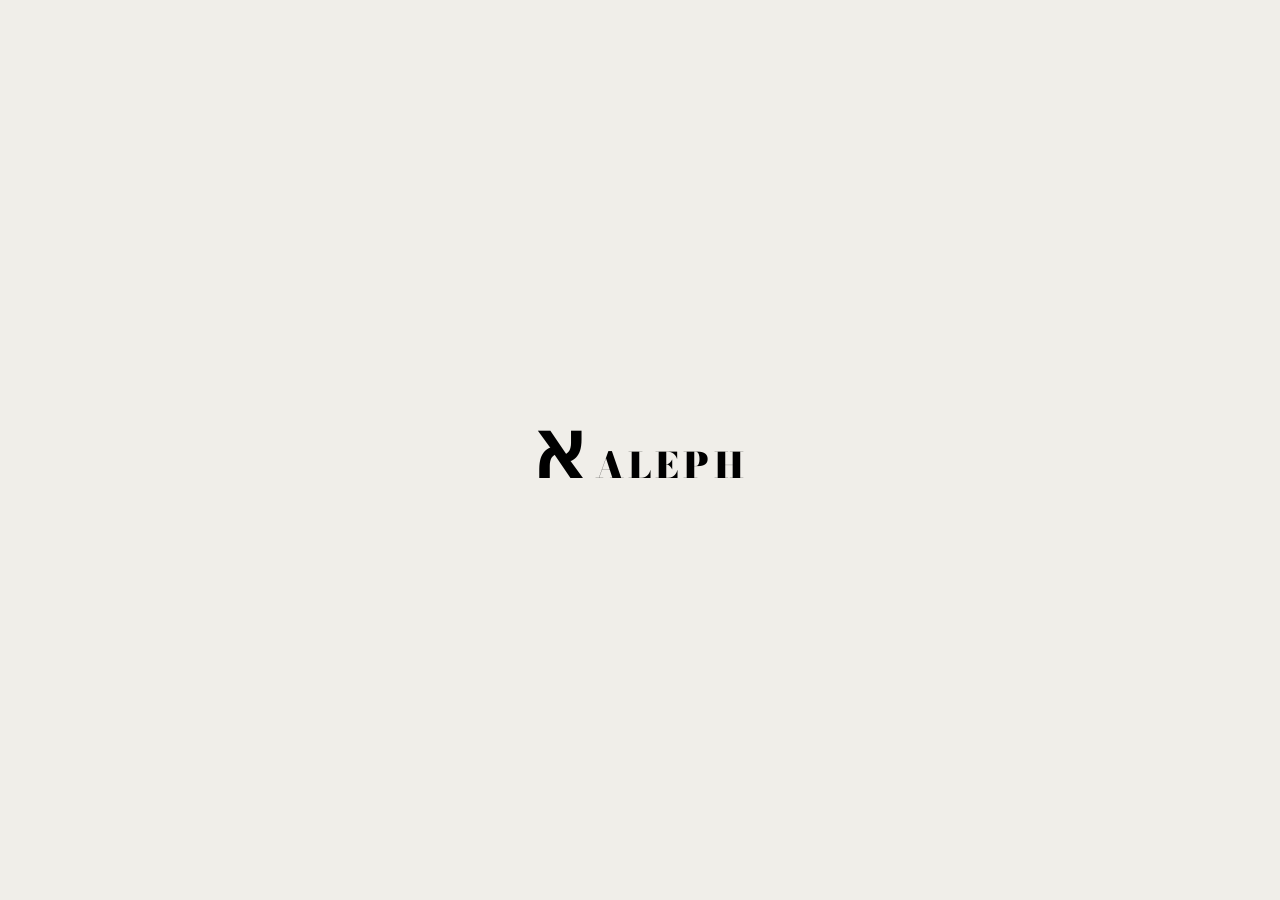
==== commit 0025eb82: "Strip site to logo only https://claude.ai/code/session_01Ldrj1HsJbtsZdKDdZppkuU" ====
--- a/aleph.html
+++ b/aleph.html
@@ -3,1555 +3,39 @@
 <head>
   <meta charset="UTF-8" />
   <meta name="viewport" content="width=device-width, initial-scale=1.0" />
-  <title>Aleph Inc — Onde o Pensamento Encontra a Forma</title>
+  <title>Aleph Inc</title>
   <link rel="preconnect" href="https://fonts.googleapis.com" />
   <link rel="preconnect" href="https://fonts.gstatic.com" crossorigin />
-  <link href="https://fonts.googleapis.com/css2?family=Bodoni+Moda:ital,opsz,wght@0,6..96,400;0,6..96,500;0,6..96,700;0,6..96,900;1,6..96,400;1,6..96,700&family=JetBrains+Mono:wght@300;400;500;700&family=Fraunces:opsz,wght@9..144,300;9..144,400;9..144,700;9..144,900&display=swap" rel="stylesheet" />
+  <link href="https://fonts.googleapis.com/css2?family=Bodoni+Moda:opsz,wght@6..96,900&display=swap" rel="stylesheet" />
   <style>
-    /* ── Reset ──────────────────────────────────────── */
     *, *::before, *::after { box-sizing: border-box; margin: 0; padding: 0; }
 
-    /* ── Design tokens ───────────────────────────────── */
-    :root {
-      --ink:      #000000;
-      --paper:    #ffffff;
-      --cream:    #f0eee9;
-      --cream-dk: #e4e0d8;
-      --muted:    #7a7a72;
-      --serif:    'Bodoni Moda', 'Bodoni 72', Georgia, serif;
-      --serif-alt:'Fraunces', serif;
-      --mono:     'JetBrains Mono', ui-monospace, monospace;
-      --rule:     1px solid var(--ink);
-      --rule-lt:  1px solid rgba(0,0,0,.15);
-    }
-
-    html { scroll-behavior: smooth; }
-
     body {
-      font-family: var(--mono);
-      background: var(--cream);
-      color: var(--ink);
-      line-height: 1.6;
-      overflow-x: hidden;
-    }
-
-    /* ── Utility ─────────────────────────────────────── */
-    .container {
-      width: 100%;
-      max-width: 1240px;
-      margin: 0 auto;
-      padding: 0 2rem;
-    }
-
-    .label {
-      font-family: var(--mono);
-      font-size: .68rem;
-      font-weight: 500;
-      letter-spacing: .14em;
-      text-transform: uppercase;
-      color: var(--muted);
-    }
-
-    /* crosshair decoration */
-    .x {
-      position: absolute;
-      width: 14px; height: 14px;
-      pointer-events: none;
-    }
-    .x::before, .x::after {
-      content: "";
-      position: absolute;
-      background: currentColor;
-      opacity: .4;
-    }
-    .x::before { left: 0; right: 0; top: 50%; height: 1px; transform: translateY(-.5px); }
-    .x::after  { top: 0; bottom: 0; left: 50%; width: 1px;  transform: translateX(-.5px); }
-
-    /* ── Nav ─────────────────────────────────────────── */
-    .nav {
-      position: fixed;
-      top: 0; left: 0; right: 0;
-      z-index: 100;
-      background: var(--cream);
-      border-bottom: var(--rule);
-      height: 64px;
-      display: flex;
-      align-items: center;
-    }
-
-    .nav .container {
-      display: flex;
-      align-items: center;
-      justify-content: space-between;
-    }
-
-    .nav-logo {
-      display: flex;
-      align-items: baseline;
-      gap: .5rem;
-      text-decoration: none;
-      color: var(--ink);
-    }
-
-    .nav-symbol {
-      font-family: var(--serif);
-      font-size: 1.8rem;
-      font-weight: 900;
-      line-height: 1;
-      letter-spacing: -.03em;
-    }
-
-    .nav-wordmark {
-      font-family: var(--serif);
-      font-size: 1rem;
-      font-weight: 700;
-      letter-spacing: .08em;
-      text-transform: uppercase;
-    }
-
-    .nav-links {
-      display: flex;
-      align-items: center;
-      gap: 2.5rem;
-      list-style: none;
-    }
-
-    .nav-links a {
-      font-family: var(--mono);
-      font-size: .72rem;
-      font-weight: 500;
-      letter-spacing: .1em;
-      text-transform: uppercase;
-      text-decoration: none;
-      color: var(--ink);
-      opacity: .65;
-      transition: opacity .2s;
-    }
-    .nav-links a:hover { opacity: 1; }
-
-    .btn-nav {
-      font-family: var(--mono);
-      font-size: .72rem;
-      font-weight: 700;
-      letter-spacing: .1em;
-      text-transform: uppercase;
-      text-decoration: none;
-      color: var(--paper);
-      background: var(--ink);
-      padding: .6rem 1.4rem;
-      border: var(--rule);
-      transition: background .2s, color .2s;
-      cursor: pointer;
-    }
-    .btn-nav:hover { background: var(--paper); color: var(--ink); }
-
-    .nav-toggle {
-      display: none;
-      background: none;
-      border: none;
-      cursor: pointer;
-      padding: .25rem;
-      flex-direction: column;
-      gap: 5px;
-    }
-    .nav-toggle span {
-      display: block;
-      width: 22px;
-      height: 1.5px;
-      background: var(--ink);
-      transition: transform .2s, opacity .2s;
-    }
-
-    /* ── Hero ─────────────────────────────────────────── */
-    .hero {
-      min-height: 100svh;
-      padding-top: 64px;
-      display: grid;
-      grid-template-rows: 1fr auto;
-      position: relative;
-      overflow: hidden;
-      border-bottom: var(--rule);
-    }
-
-    .hero-body {
-      display: flex;
-      flex-direction: column;
-      justify-content: center;
-      padding: 6rem 0 4rem;
-      position: relative;
-    }
-
-    .hero-kicker {
-      display: flex;
-      align-items: center;
-      gap: 1rem;
-      margin-bottom: 2.5rem;
-    }
-    .hero-kicker::before {
-      content: "";
-      display: block;
-      width: 40px;
-      height: 1px;
-      background: var(--ink);
-    }
-
-    .hero-headline {
-      font-family: var(--serif);
-      font-size: clamp(3.5rem, 9vw, 8rem);
-      font-weight: 900;
-      line-height: .95;
-      letter-spacing: -.03em;
-      max-width: 14ch;
-      margin-bottom: 2.5rem;
-    }
-
-    .hero-headline em {
-      font-style: italic;
-      font-weight: 400;
-    }
-
-    .hero-sub {
-      font-family: var(--mono);
-      font-size: .9rem;
-      line-height: 1.75;
-      color: var(--muted);
-      max-width: 44ch;
-      margin-bottom: 3rem;
-    }
-
-    .hero-actions {
-      display: flex;
-      align-items: center;
-      gap: 1.5rem;
-    }
-
-    .btn-primary {
-      font-family: var(--mono);
-      font-size: .78rem;
-      font-weight: 700;
-      letter-spacing: .1em;
-      text-transform: uppercase;
-      text-decoration: none;
-      color: var(--paper);
-      background: var(--ink);
-      padding: .85rem 2rem;
-      border: var(--rule);
-      display: inline-flex;
-      align-items: center;
-      gap: .65rem;
-      transition: background .2s, color .2s;
-    }
-    .btn-primary:hover { background: var(--cream); color: var(--ink); }
-    .btn-primary svg { width: 14px; height: 14px; transition: transform .2s; }
-    .btn-primary:hover svg { transform: translateX(4px); }
-
-    .btn-ghost {
-      font-family: var(--mono);
-      font-size: .78rem;
-      font-weight: 500;
-      letter-spacing: .1em;
-      text-transform: uppercase;
-      text-decoration: none;
-      color: var(--ink);
-      opacity: .7;
-      display: inline-flex;
-      align-items: center;
-      gap: .5rem;
-      transition: opacity .2s;
-    }
-    .btn-ghost:hover { opacity: 1; }
-
-    /* large decorative symbol */
-    .hero-deco {
-      position: absolute;
-      right: -2rem;
-      top: 50%;
-      transform: translateY(-50%);
-      font-family: var(--serif);
-      font-size: clamp(18rem, 30vw, 36rem);
-      font-weight: 900;
-      line-height: 1;
-      opacity: .04;
-      pointer-events: none;
-      user-select: none;
-      letter-spacing: -.05em;
-    }
-
-    /* corner crosshairs */
-    .hero .x { color: var(--ink); }
-    .hero .x.tl { top: 80px; left: 16px; }
-    .hero .x.tr { top: 80px; right: 16px; }
-    .hero .x.bl { bottom: 16px; left: 16px; }
-    .hero .x.br { bottom: 16px; right: 16px; }
-
-    /* hero stats bar */
-    .hero-stats {
-      border-top: var(--rule);
-      display: grid;
-      grid-template-columns: repeat(4, 1fr);
-    }
-
-    .hero-stat {
-      padding: 1.5rem 2rem;
-      border-right: var(--rule);
-      position: relative;
-    }
-    .hero-stat:last-child { border-right: none; }
-
-    .hero-stat-num {
-      font-family: var(--serif);
-      font-size: 2.2rem;
-      font-weight: 900;
-      line-height: 1;
-      letter-spacing: -.03em;
-      display: block;
-      margin-bottom: .3rem;
-    }
-
-    /* ── Section base ─────────────────────────────────── */
-    section { border-bottom: var(--rule); }
-
-    .section-head {
-      display: flex;
-      align-items: flex-start;
-      justify-content: space-between;
-      gap: 2rem;
-      padding: 4rem 0 3rem;
-      border-bottom: var(--rule-lt);
-      margin-bottom: 4rem;
-    }
-
-    .section-head h2 {
-      font-family: var(--serif);
-      font-size: clamp(2.2rem, 4vw, 3.5rem);
-      font-weight: 900;
-      line-height: 1.05;
-      letter-spacing: -.03em;
-      max-width: 16ch;
-    }
-
-    .section-head h2 em {
-      font-style: italic;
-      font-weight: 400;
-    }
-
-    .section-head-aside {
-      max-width: 38ch;
-      font-family: var(--mono);
-      font-size: .85rem;
-      line-height: 1.8;
-      color: var(--muted);
-      padding-top: .5rem;
-    }
-
-    /* ── Services ─────────────────────────────────────── */
-    .services { padding-bottom: 6rem; }
-
-    .services-grid {
-      display: grid;
-      grid-template-columns: repeat(3, 1fr);
-      border-left: var(--rule);
-    }
-
-    .service-card {
-      border-right: var(--rule);
-      border-bottom: var(--rule);
-      padding: 2.5rem;
-      position: relative;
-      transition: background .2s;
-    }
-    .service-card:hover { background: var(--ink); color: var(--paper); }
-    .service-card:hover .label { color: rgba(255,255,255,.45); }
-    .service-card:hover .service-desc { color: rgba(255,255,255,.65); }
-
-    .service-num {
-      font-family: var(--mono);
-      font-size: .65rem;
-      font-weight: 700;
-      letter-spacing: .16em;
-      opacity: .35;
-      margin-bottom: 2rem;
-      display: block;
-    }
-
-    .service-icon {
-      font-family: var(--serif);
-      font-size: 2.6rem;
-      font-weight: 900;
-      line-height: 1;
-      margin-bottom: 1.25rem;
-      display: block;
-    }
-
-    .service-card h3 {
-      font-family: var(--serif);
-      font-size: 1.35rem;
-      font-weight: 700;
-      line-height: 1.2;
-      margin-bottom: .75rem;
-    }
-
-    .service-desc {
-      font-family: var(--mono);
-      font-size: .78rem;
-      line-height: 1.8;
-      color: var(--muted);
-    }
-
-    .service-arrow {
-      position: absolute;
-      bottom: 2rem;
-      right: 2rem;
-      width: 32px;
-      height: 32px;
-      border: var(--rule);
+      background: #f0eee9;
       display: flex;
       align-items: center;
       justify-content: center;
-      opacity: 0;
-      transition: opacity .2s;
-    }
-    .service-card:hover .service-arrow { opacity: 1; border-color: var(--paper); color: var(--paper); }
-
-    /* ── About ────────────────────────────────────────── */
-    .about { padding-bottom: 6rem; }
-
-    .about-grid {
-      display: grid;
-      grid-template-columns: 1fr 1fr;
-      gap: 6rem;
-      align-items: start;
+      min-height: 100svh;
     }
 
-    .about-left {
-      position: relative;
+    .logo {
+      display: flex;
+      align-items: baseline;
+      gap: .6rem;
+      font-family: 'Bodoni Moda', serif;
+      font-weight: 900;
+      color: #000;
+      user-select: none;
     }
 
-    .about-symbol-wrap {
-      border: var(--rule);
-      aspect-ratio: 1;
-      display: flex;
-      align-items: center;
-      justify-content: center;
-      background: var(--ink);
-      position: relative;
-      overflow: hidden;
-    }
-
-    .about-symbol {
-      font-family: var(--serif);
-      font-size: 14rem;
-      font-weight: 900;
-      color: var(--paper);
-      line-height: 1;
-      position: relative;
-      z-index: 1;
-      opacity: .9;
-    }
-
-    /* grid lines inside the symbol box */
-    .about-symbol-wrap .grid-line {
-      position: absolute;
-      background: rgba(255,255,255,.07);
-    }
-    .about-symbol-wrap .grid-line.h { height: 1px; left: 0; right: 0; }
-    .about-symbol-wrap .grid-line.v { width: 1px; top: 0; bottom: 0; }
-
-    .about-caption {
-      border: var(--rule);
-      border-top: none;
-      padding: 1.25rem 1.5rem;
-      display: flex;
-      align-items: center;
-      justify-content: space-between;
-    }
-
-    .about-right {}
-
-    .about-right p {
-      font-family: var(--mono);
-      font-size: .88rem;
-      line-height: 1.9;
-      color: var(--muted);
-      margin-bottom: 1.5rem;
-    }
-
-    .about-right p strong {
-      color: var(--ink);
-      font-weight: 700;
-    }
-
-    .about-right h3 {
-      font-family: var(--serif);
-      font-size: clamp(1.6rem, 3vw, 2.2rem);
-      font-weight: 900;
-      line-height: 1.1;
-      letter-spacing: -.03em;
-      margin-bottom: 1.75rem;
-    }
-    .about-right h3 em { font-style: italic; font-weight: 400; }
-
-    .about-list {
-      list-style: none;
-      border-top: var(--rule-lt);
-    }
-    .about-list li {
-      border-bottom: var(--rule-lt);
-      padding: 1rem 0;
-      display: flex;
-      align-items: flex-start;
-      gap: 1rem;
-      font-family: var(--mono);
-      font-size: .82rem;
-      line-height: 1.6;
-    }
-    .about-list li::before {
-      content: attr(data-n);
-      font-size: .65rem;
-      font-weight: 700;
-      letter-spacing: .12em;
-      opacity: .35;
-      padding-top: .12rem;
-      flex-shrink: 0;
-    }
-
-    /* ── Process ─────────────────────────────────────── */
-    .process { padding-bottom: 6rem; }
-
-    .process-steps {
-      display: grid;
-      grid-template-columns: repeat(4, 1fr);
-      border-left: var(--rule);
-    }
-
-    .process-step {
-      border-right: var(--rule);
-      padding: 2.5rem 2rem;
-      position: relative;
-    }
-
-    .step-marker {
-      width: 32px;
-      height: 32px;
-      border: var(--rule);
-      border-radius: 50%;
-      display: flex;
-      align-items: center;
-      justify-content: center;
-      font-family: var(--mono);
-      font-size: .65rem;
-      font-weight: 700;
-      letter-spacing: .1em;
-      margin-bottom: 2rem;
-    }
-
-    .step-line {
-      position: absolute;
-      top: calc(2.5rem + 16px);
-      left: calc(2rem + 32px);
-      right: 0;
-      height: 1px;
-      background: var(--ink);
-      opacity: .15;
-    }
-    .process-step:last-child .step-line { display: none; }
-
-    .process-step h3 {
-      font-family: var(--serif);
-      font-size: 1.2rem;
-      font-weight: 700;
-      margin-bottom: .6rem;
-    }
-
-    .process-step p {
-      font-family: var(--mono);
-      font-size: .78rem;
-      line-height: 1.8;
-      color: var(--muted);
-    }
-
-    /* ── Manifesto / Quote ───────────────────────────── */
-    .manifesto {
-      background: var(--ink);
-      color: var(--paper);
-      padding: 7rem 0;
-      text-align: center;
-      position: relative;
-      overflow: hidden;
-    }
-
-    .manifesto-symbol {
-      position: absolute;
-      left: 50%;
-      top: 50%;
-      transform: translate(-50%, -50%);
-      font-family: var(--serif);
-      font-size: 60vw;
-      font-weight: 900;
-      opacity: .03;
-      pointer-events: none;
-      user-select: none;
-      line-height: 1;
-    }
-
-    .manifesto blockquote {
-      font-family: var(--serif);
-      font-size: clamp(1.8rem, 4vw, 3.2rem);
-      font-weight: 400;
-      font-style: italic;
-      line-height: 1.3;
-      letter-spacing: -.02em;
-      max-width: 26ch;
-      margin: 0 auto 2rem;
-      position: relative;
-      z-index: 1;
-    }
-
-    .manifesto cite {
-      font-family: var(--mono);
-      font-size: .75rem;
-      font-weight: 500;
-      letter-spacing: .14em;
-      text-transform: uppercase;
-      opacity: .45;
-      font-style: normal;
-      display: block;
-      position: relative;
-      z-index: 1;
-    }
-
-    .manifesto .x { color: var(--paper); opacity: .15; }
-    .manifesto .x.tl { top: 2rem; left: 2rem; }
-    .manifesto .x.tr { top: 2rem; right: 2rem; }
-    .manifesto .x.bl { bottom: 2rem; left: 2rem; }
-    .manifesto .x.br { bottom: 2rem; right: 2rem; }
-
-    /* ── Team ─────────────────────────────────────────── */
-    .team { padding-bottom: 6rem; }
-
-    .team-grid {
-      display: grid;
-      grid-template-columns: repeat(4, 1fr);
-      border-left: var(--rule);
-    }
-
-    .team-card {
-      border-right: var(--rule);
-      border-bottom: var(--rule);
-      padding: 2rem;
-      position: relative;
-      overflow: hidden;
-    }
-
-    .team-avatar {
-      width: 100%;
-      aspect-ratio: 1;
-      background: var(--cream-dk);
-      border: var(--rule);
-      display: flex;
-      align-items: center;
-      justify-content: center;
-      margin-bottom: 1.25rem;
-      font-family: var(--serif);
-      font-size: 2.5rem;
-      font-weight: 900;
-      position: relative;
-      overflow: hidden;
-      transition: background .2s;
-    }
-    .team-card:hover .team-avatar { background: var(--ink); color: var(--paper); }
-
-    .team-name {
-      font-family: var(--serif);
-      font-size: 1.1rem;
-      font-weight: 700;
-      margin-bottom: .2rem;
-    }
-    .team-role {
-      font-family: var(--mono);
-      font-size: .72rem;
-      color: var(--muted);
-      letter-spacing: .06em;
-    }
-
-    /* ── Contact ─────────────────────────────────────── */
-    .contact {
-      background: var(--paper);
-      padding-bottom: 6rem;
-    }
-
-    .contact-grid {
-      display: grid;
-      grid-template-columns: 1fr 1fr;
-      gap: 6rem;
-      align-items: start;
-    }
-
-    .contact-left h2 {
-      font-family: var(--serif);
-      font-size: clamp(2rem, 4vw, 3rem);
-      font-weight: 900;
-      line-height: 1.05;
-      letter-spacing: -.03em;
-      margin-bottom: 1.25rem;
-    }
-    .contact-left h2 em { font-style: italic; font-weight: 400; }
-
-    .contact-left p {
-      font-family: var(--mono);
-      font-size: .85rem;
-      line-height: 1.8;
-      color: var(--muted);
-      margin-bottom: 2rem;
-    }
-
-    .contact-info { display: flex; flex-direction: column; gap: .75rem; }
-    .contact-info a {
-      font-family: var(--mono);
-      font-size: .82rem;
-      color: var(--ink);
-      text-decoration: none;
-      display: flex;
-      align-items: center;
-      gap: .75rem;
-      border-bottom: var(--rule-lt);
-      padding-bottom: .75rem;
-      transition: opacity .2s;
-    }
-    .contact-info a:hover { opacity: .6; }
-    .contact-info a .ci-label {
-      font-size: .62rem;
-      letter-spacing: .14em;
-      text-transform: uppercase;
-      color: var(--muted);
-      min-width: 5rem;
-    }
-
-    /* Form */
-    .contact-form { display: flex; flex-direction: column; gap: 1.25rem; }
-
-    .cf-group { display: flex; flex-direction: column; gap: .4rem; }
-    .cf-group label {
-      font-family: var(--mono);
-      font-size: .65rem;
-      font-weight: 700;
-      letter-spacing: .14em;
-      text-transform: uppercase;
-    }
-
-    .cf-group input,
-    .cf-group textarea,
-    .cf-group select {
-      width: 100%;
-      background: var(--cream);
-      border: var(--rule);
-      padding: .8rem 1rem;
-      font-family: var(--mono);
-      font-size: .85rem;
-      color: var(--ink);
-      outline: none;
-      transition: background .2s, box-shadow .2s;
-      border-radius: 0;
-      appearance: none;
-    }
-    .cf-group input::placeholder,
-    .cf-group textarea::placeholder { color: var(--muted); }
-    .cf-group input:focus,
-    .cf-group textarea:focus,
-    .cf-group select:focus {
-      background: var(--paper);
-      box-shadow: inset 0 0 0 1px var(--ink);
-    }
-    .cf-group textarea { min-height: 120px; resize: vertical; }
-
-    .cf-row { display: grid; grid-template-columns: 1fr 1fr; gap: 1rem; }
-
-    .btn-submit {
-      font-family: var(--mono);
-      font-size: .78rem;
-      font-weight: 700;
-      letter-spacing: .1em;
-      text-transform: uppercase;
-      color: var(--paper);
-      background: var(--ink);
-      border: var(--rule);
-      padding: .9rem 2rem;
-      cursor: pointer;
-      display: flex;
-      align-items: center;
-      gap: .65rem;
-      width: fit-content;
-      transition: background .2s, color .2s;
-    }
-    .btn-submit:hover { background: var(--cream-dk); color: var(--ink); }
-    .btn-submit svg { width: 14px; height: 14px; }
-
-    /* ── Footer ───────────────────────────────────────── */
-    .footer {
-      background: var(--ink);
-      color: var(--paper);
-      border-top: var(--rule);
-    }
-
-    .footer-main {
-      display: grid;
-      grid-template-columns: 1fr 1fr 1fr 1fr;
-      border-bottom: 1px solid rgba(255,255,255,.12);
-    }
-
-    .footer-col {
-      padding: 3rem 2rem;
-      border-right: 1px solid rgba(255,255,255,.1);
-    }
-    .footer-col:last-child { border-right: none; }
-    .footer-col:first-child { padding-left: 0; }
-
-    .footer-brand { display: flex; align-items: baseline; gap: .5rem; margin-bottom: 1rem; }
-    .footer-brand-sym {
-      font-family: var(--serif);
-      font-size: 2rem;
-      font-weight: 900;
-    }
-    .footer-brand-name {
-      font-family: var(--serif);
-      font-size: .85rem;
-      font-weight: 700;
-      letter-spacing: .1em;
-      text-transform: uppercase;
-      opacity: .7;
-    }
-
-    .footer-tagline {
-      font-family: var(--mono);
-      font-size: .75rem;
-      line-height: 1.8;
-      opacity: .45;
-    }
-
-    .footer-col h4 {
-      font-family: var(--mono);
-      font-size: .62rem;
-      font-weight: 700;
-      letter-spacing: .16em;
-      text-transform: uppercase;
-      opacity: .4;
-      margin-bottom: 1.25rem;
-    }
-
-    .footer-links { list-style: none; display: flex; flex-direction: column; gap: .65rem; }
-    .footer-links a {
-      font-family: var(--mono);
-      font-size: .78rem;
-      color: var(--paper);
-      text-decoration: none;
-      opacity: .6;
-      transition: opacity .2s;
-    }
-    .footer-links a:hover { opacity: 1; }
-
-    .footer-bottom {
-      padding: 1.25rem 0;
-    }
-    .footer-bottom .container {
-      display: flex;
-      align-items: center;
-      justify-content: space-between;
-    }
-    .footer-copy {
-      font-family: var(--mono);
-      font-size: .68rem;
-      opacity: .35;
-      letter-spacing: .06em;
-    }
-    .footer-bottom-links {
-      display: flex;
-      gap: 2rem;
-      list-style: none;
-    }
-    .footer-bottom-links a {
-      font-family: var(--mono);
-      font-size: .68rem;
-      color: var(--paper);
-      text-decoration: none;
-      opacity: .35;
-      letter-spacing: .06em;
-      transition: opacity .2s;
-    }
-    .footer-bottom-links a:hover { opacity: .7; }
-
-    /* ── Responsive ──────────────────────────────────── */
-    @media (max-width: 1024px) {
-      .services-grid { grid-template-columns: repeat(2, 1fr); }
-      .team-grid { grid-template-columns: repeat(2, 1fr); }
-      .footer-main { grid-template-columns: 1fr 1fr; }
-      .footer-col:nth-child(2) { border-right: none; }
-      .footer-col:nth-child(3) { border-top: 1px solid rgba(255,255,255,.1); padding-left: 0; }
-      .footer-col:nth-child(4) { border-top: 1px solid rgba(255,255,255,.1); }
-    }
-
-    @media (max-width: 768px) {
-      .nav-links, .btn-nav { display: none; }
-      .nav-toggle { display: flex; }
-
-      .hero-stats { grid-template-columns: 1fr 1fr; }
-      .hero-stat:nth-child(2) { border-right: none; }
-
-      .section-head { flex-direction: column; }
-      .section-head-aside { max-width: 100%; }
-
-      .about-grid { grid-template-columns: 1fr; gap: 3rem; }
-      .contact-grid { grid-template-columns: 1fr; gap: 3rem; }
-      .process-steps { grid-template-columns: 1fr 1fr; }
-      .services-grid { grid-template-columns: 1fr; }
-      .team-grid { grid-template-columns: 1fr 1fr; }
-      .footer-main { grid-template-columns: 1fr; }
-      .footer-col { border-right: none; border-top: 1px solid rgba(255,255,255,.1); padding-left: 0; }
-      .footer-col:first-child { border-top: none; }
-      .cf-row { grid-template-columns: 1fr; }
-      .footer-bottom .container { flex-direction: column; gap: 1rem; text-align: center; }
-
-      .hero-deco { display: none; }
-    }
-
-    @media (max-width: 520px) {
-      .hero-stats { grid-template-columns: 1fr; }
-      .hero-stat { border-right: none; }
-      .process-steps { grid-template-columns: 1fr; }
-      .team-grid { grid-template-columns: 1fr; }
-    }
-
-    /* Mobile nav */
-    .mobile-nav {
-      display: none;
-      position: fixed;
-      top: 64px; left: 0; right: 0; bottom: 0;
-      background: var(--cream);
-      z-index: 99;
-      flex-direction: column;
-      padding: 2rem;
-      border-top: var(--rule);
-    }
-    .mobile-nav.open { display: flex; }
-    .mobile-nav a {
-      font-family: var(--mono);
-      font-size: 1rem;
-      font-weight: 500;
-      letter-spacing: .08em;
-      text-transform: uppercase;
-      text-decoration: none;
-      color: var(--ink);
-      padding: 1.25rem 0;
-      border-bottom: var(--rule-lt);
-    }
-    .mobile-nav .btn-nav {
-      margin-top: 1.5rem;
-      text-align: center;
-      justify-content: center;
-      display: flex;
-    }
-
-    /* Form feedback */
-    .form-success {
-      display: none;
-      background: var(--ink);
-      color: var(--paper);
-      padding: 2rem;
-      text-align: center;
-      font-family: var(--mono);
-      font-size: .85rem;
-      line-height: 1.7;
-    }
-    .form-success strong {
-      font-family: var(--serif);
-      font-size: 1.4rem;
-      font-weight: 900;
-      display: block;
-      margin-bottom: .5rem;
-    }
+    .logo-symbol { font-size: 5rem; line-height: 1; }
+    .logo-name   { font-size: 2.2rem; letter-spacing: .12em; text-transform: uppercase; }
   </style>
 </head>
 <body>
-
-  <!-- ── Nav ─────────────────────────────────────────── -->
-  <nav class="nav" role="navigation">
-    <div class="container">
-      <a href="#" class="nav-logo" aria-label="Aleph Inc">
-        <span class="nav-symbol">א</span>
-        <span class="nav-wordmark">Aleph</span>
-      </a>
-      <ul class="nav-links" role="list">
-        <li><a href="#servicos">Serviços</a></li>
-        <li><a href="#sobre">Sobre</a></li>
-        <li><a href="#processo">Processo</a></li>
-        <li><a href="#time">Time</a></li>
-        <li><a href="#contato">Contato</a></li>
-      </ul>
-      <a href="#contato" class="btn-nav">Fale Conosco</a>
-      <button class="nav-toggle" id="navToggle" aria-label="Abrir menu" aria-expanded="false">
-        <span></span><span></span><span></span>
-      </button>
-    </div>
-  </nav>
-
-  <!-- Mobile nav -->
-  <div class="mobile-nav" id="mobileNav" role="dialog" aria-label="Menu principal">
-    <a href="#servicos" class="mobile-link">Serviços</a>
-    <a href="#sobre" class="mobile-link">Sobre</a>
-    <a href="#processo" class="mobile-link">Processo</a>
-    <a href="#time" class="mobile-link">Time</a>
-    <a href="#contato" class="mobile-link">Contato</a>
-    <a href="#contato" class="btn-nav">Fale Conosco</a>
+  <div class="logo">
+    <span class="logo-symbol">א</span>
+    <span class="logo-name">Aleph</span>
   </div>
-
-  <!-- ── Hero ─────────────────────────────────────────── */
-  <section class="hero" aria-label="Apresentação">
-
-    <span class="x tl" aria-hidden="true"></span>
-    <span class="x tr" aria-hidden="true"></span>
-    <span class="x bl" aria-hidden="true"></span>
-    <span class="x br" aria-hidden="true"></span>
-
-    <div class="hero-body">
-      <div class="container">
-        <div class="hero-kicker">
-          <span class="label">Aleph Inc — Est. 2018</span>
-        </div>
-        <h1 class="hero-headline">
-          Onde o<br/>
-          Pensamento<br/>
-          <em>Encontra</em><br/>
-          a Forma
-        </h1>
-        <p class="hero-sub">
-          Construímos sistemas, produtos e marcas que duram.<br/>
-          Do conceito ao código — rigor, precisão e linguagem.
-        </p>
-        <div class="hero-actions">
-          <a href="#servicos" class="btn-primary">
-            Explorar Serviços
-            <svg viewBox="0 0 16 16" fill="none" stroke="currentColor" stroke-width="1.5" aria-hidden="true">
-              <path d="M3 8h10M9 4l4 4-4 4"/>
-            </svg>
-          </a>
-          <a href="#sobre" class="btn-ghost">
-            Nossa história
-            <svg viewBox="0 0 16 16" fill="none" stroke="currentColor" stroke-width="1.5" width="12" height="12" aria-hidden="true">
-              <path d="M8 3v10M3 8l5 5 5-5"/>
-            </svg>
-          </a>
-        </div>
-      </div>
-    </div>
-
-    <span class="hero-deco" aria-hidden="true">א</span>
-
-    <div class="hero-stats" role="list" aria-label="Números">
-      <div class="hero-stat" role="listitem">
-        <span class="label">Projetos</span>
-        <strong class="hero-stat-num">240+</strong>
-        <span class="label">Entregues</span>
-      </div>
-      <div class="hero-stat" role="listitem">
-        <span class="label">Clientes</span>
-        <strong class="hero-stat-num">80+</strong>
-        <span class="label">Em 12 países</span>
-      </div>
-      <div class="hero-stat" role="listitem">
-        <span class="label">Anos</span>
-        <strong class="hero-stat-num">7</strong>
-        <span class="label">De experiência</span>
-      </div>
-      <div class="hero-stat" role="listitem">
-        <span class="label">NPS</span>
-        <strong class="hero-stat-num">94</strong>
-        <span class="label">Satisfação</span>
-      </div>
-    </div>
-  </section>
-
-  <!-- ── Services ────────────────────────────────────── -->
-  <section class="services" id="servicos" aria-label="Serviços">
-    <div class="container">
-      <div class="section-head">
-        <h2>O que <em>fazemos</em></h2>
-        <p class="section-head-aside">
-          Combinamos pensamento estratégico com execução técnica precisa.
-          Cada projeto começa com uma pergunta real e termina com algo que funciona.
-        </p>
-      </div>
-
-      <div class="services-grid" role="list">
-
-        <article class="service-card" role="listitem">
-          <span class="service-num">01</span>
-          <span class="service-icon" aria-hidden="true">◻</span>
-          <h3>Produto Digital</h3>
-          <p class="service-desc">
-            Interfaces, aplicativos e plataformas construídas com atenção à experiência
-            e foco em resultado. Da arquitetura de informação ao deploy.
-          </p>
-          <div class="service-arrow" aria-hidden="true">
-            <svg width="12" height="12" viewBox="0 0 16 16" fill="none" stroke="currentColor" stroke-width="1.5">
-              <path d="M3 8h10M9 4l4 4-4 4"/>
-            </svg>
-          </div>
-        </article>
-
-        <article class="service-card" role="listitem">
-          <span class="service-num">02</span>
-          <span class="service-icon" aria-hidden="true">⬡</span>
-          <h3>Identidade & Marca</h3>
-          <p class="service-desc">
-            Sistemas visuais que comunicam com precisão. Logo, tipografia,
-            cor, voz e as regras que mantêm tudo coeso ao longo do tempo.
-          </p>
-          <div class="service-arrow" aria-hidden="true">
-            <svg width="12" height="12" viewBox="0 0 16 16" fill="none" stroke="currentColor" stroke-width="1.5">
-              <path d="M3 8h10M9 4l4 4-4 4"/>
-            </svg>
-          </div>
-        </article>
-
-        <article class="service-card" role="listitem">
-          <span class="service-num">03</span>
-          <span class="service-icon" aria-hidden="true">⬟</span>
-          <h3>Estratégia & Consultoria</h3>
-          <p class="service-desc">
-            Diagnóstico profundo, posicionamento e roteiro de crescimento.
-            Trabalhamos junto para tornar o complexo compreensível e acionável.
-          </p>
-          <div class="service-arrow" aria-hidden="true">
-            <svg width="12" height="12" viewBox="0 0 16 16" fill="none" stroke="currentColor" stroke-width="1.5">
-              <path d="M3 8h10M9 4l4 4-4 4"/>
-            </svg>
-          </div>
-        </article>
-
-        <article class="service-card" role="listitem">
-          <span class="service-num">04</span>
-          <span class="service-icon" aria-hidden="true">◈</span>
-          <h3>Engenharia de Software</h3>
-          <p class="service-desc">
-            Sistemas robustos, escaláveis e bem documentados. APIs, integrações,
-            arquitetura em nuvem e code review com padrões que permanecem.
-          </p>
-          <div class="service-arrow" aria-hidden="true">
-            <svg width="12" height="12" viewBox="0 0 16 16" fill="none" stroke="currentColor" stroke-width="1.5">
-              <path d="M3 8h10M9 4l4 4-4 4"/>
-            </svg>
-          </div>
-        </article>
-
-        <article class="service-card" role="listitem">
-          <span class="service-num">05</span>
-          <span class="service-icon" aria-hidden="true">⬢</span>
-          <h3>Inteligência & Dados</h3>
-          <p class="service-desc">
-            Estruturamos dados, construímos pipelines e aplicamos modelos que
-            transformam informação em decisão. BI, ML e análise preditiva.
-          </p>
-          <div class="service-arrow" aria-hidden="true">
-            <svg width="12" height="12" viewBox="0 0 16 16" fill="none" stroke="currentColor" stroke-width="1.5">
-              <path d="M3 8h10M9 4l4 4-4 4"/>
-            </svg>
-          </div>
-        </article>
-
-        <article class="service-card" role="listitem">
-          <span class="service-num">06</span>
-          <span class="service-icon" aria-hidden="true">◉</span>
-          <h3>Editorial & Conteúdo</h3>
-          <p class="service-desc">
-            Publicações, relatórios, textos e narrativas que elevam o nível
-            da conversa. Linguagem como ferramenta estratégica e não apenas decorativa.
-          </p>
-          <div class="service-arrow" aria-hidden="true">
-            <svg width="12" height="12" viewBox="0 0 16 16" fill="none" stroke="currentColor" stroke-width="1.5">
-              <path d="M3 8h10M9 4l4 4-4 4"/>
-            </svg>
-          </div>
-        </article>
-
-      </div>
-    </div>
-  </section>
-
-  <!-- ── About ─────────────────────────────────────────── -->
-  <section class="about" id="sobre" aria-label="Sobre a Aleph">
-    <div class="container">
-      <div class="section-head">
-        <h2>Por que <em>Aleph</em>?</h2>
-        <p class="section-head-aside">
-          O nome vem da primeira letra do alfabeto hebraico — o ponto de partida,
-          a origem de toda narrativa. É onde tudo começa.
-        </p>
-      </div>
-
-      <div class="about-grid">
-        <div class="about-left">
-          <div class="about-symbol-wrap" aria-hidden="true">
-            <div class="grid-line h" style="top:33%"></div>
-            <div class="grid-line h" style="top:66%"></div>
-            <div class="grid-line v" style="left:33%"></div>
-            <div class="grid-line v" style="left:66%"></div>
-            <span class="about-symbol">א</span>
-          </div>
-          <div class="about-caption">
-            <span class="label">Símbolo primário — א</span>
-            <span class="label">Aleph Inc, 2018</span>
-          </div>
-        </div>
-
-        <div class="about-right">
-          <h3>
-            Fazemos o difícil<br/>
-            <em>parecer inevitável.</em>
-          </h3>
-          <p>
-            A Aleph nasceu da convicção de que <strong>o melhor trabalho acontece
-            quando pensamento e execução coexistem</strong> na mesma equipe —
-            sem handoffs que dilui intenção.
-          </p>
-          <p>
-            Somos uma empresa pequena de propósito. Trabalhamos com um número
-            limitado de clientes por vez porque acreditamos que atenção é escassa
-            e deve ser alocada com cuidado.
-          </p>
-          <p>
-            Nossa abordagem é editorial: começamos pelas perguntas certas,
-            construímos o entendimento necessário e só então partimos para
-            a execução — com precisão e sem desperdício.
-          </p>
-
-          <ul class="about-list" role="list">
-            <li data-n="→">Rigor sem rigidez — adaptamos o método ao problema, não o contrário.</li>
-            <li data-n="→">Comprometimento com longevidade — construímos para durar, não para impressionar.</li>
-            <li data-n="→">Transparência radical — você sempre sabe onde o projeto está e por quê.</li>
-            <li data-n="→">Times enxutos, responsabilidade total — sem terceirizar a qualidade.</li>
-          </ul>
-        </div>
-      </div>
-    </div>
-  </section>
-
-  <!-- ── Manifesto ─────────────────────────────────────── -->
-  <div class="manifesto" aria-label="Manifesto">
-    <span class="x tl" aria-hidden="true"></span>
-    <span class="x tr" aria-hidden="true"></span>
-    <span class="x bl" aria-hidden="true"></span>
-    <span class="x br" aria-hidden="true"></span>
-    <span class="manifesto-symbol" aria-hidden="true">א</span>
-    <div class="container" style="position:relative;z-index:1">
-      <blockquote>
-        "A forma mais eficiente de comunicar uma ideia complexa
-        é torná-la simples sem torná-la simplória."
-      </blockquote>
-      <cite>— Princípio editorial da Aleph Inc</cite>
-    </div>
-  </div>
-
-  <!-- ── Process ───────────────────────────────────────── -->
-  <section class="process" id="processo" aria-label="Processo">
-    <div class="container">
-      <div class="section-head">
-        <h2>Como <em>trabalhamos</em></h2>
-        <p class="section-head-aside">
-          Um processo claro reduz incerteza. Cada fase tem entregáveis definidos,
-          responsáveis e critérios de qualidade que não negociamos.
-        </p>
-      </div>
-
-      <div class="process-steps" role="list">
-        <div class="process-step" role="listitem">
-          <div class="step-marker" aria-label="Fase 1">01</div>
-          <div class="step-line" aria-hidden="true"></div>
-          <h3>Descoberta</h3>
-          <p>Imersão no contexto, mapeamento de stakeholders e definição
-             do problema real — não necessariamente o apresentado.</p>
-        </div>
-        <div class="process-step" role="listitem">
-          <div class="step-marker" aria-label="Fase 2">02</div>
-          <div class="step-line" aria-hidden="true"></div>
-          <h3>Definição</h3>
-          <p>Síntese do diagnóstico, alinhamento de expectativas e escopo
-             detalhado com critérios de sucesso mensuráveis.</p>
-        </div>
-        <div class="process-step" role="listitem">
-          <div class="step-marker" aria-label="Fase 3">03</div>
-          <div class="step-line" aria-hidden="true"></div>
-          <h3>Execução</h3>
-          <p>Desenvolvimento iterativo com revisões semanais. Você acompanha
-             o progresso em tempo real — sem surpresas na entrega final.</p>
-        </div>
-        <div class="process-step" role="listitem">
-          <div class="step-marker" aria-label="Fase 4">04</div>
-          <h3>Lançamento & Suporte</h3>
-          <p>Entrega, documentação e período de estabilização acompanhado.
-             Garantimos que o que construímos funciona no mundo real.</p>
-        </div>
-      </div>
-    </div>
-  </section>
-
-  <!-- ── Team ──────────────────────────────────────────── -->
-  <section class="team" id="time" aria-label="Time">
-    <div class="container">
-      <div class="section-head">
-        <h2>O <em>time</em></h2>
-        <p class="section-head-aside">
-          Especialistas com senioridade real, acostumados a trabalhar juntos
-          e comprometidos com os projetos que assumem.
-        </p>
-      </div>
-
-      <div class="team-grid" role="list">
-        <article class="team-card" role="listitem">
-          <div class="team-avatar" aria-hidden="true">M</div>
-          <div class="team-name">Mirela Andrade</div>
-          <div class="team-role label">Sócia — Estratégia & Design</div>
-        </article>
-        <article class="team-card" role="listitem">
-          <div class="team-avatar" aria-hidden="true">R</div>
-          <div class="team-name">Rafael Costa</div>
-          <div class="team-role label">Sócio — Engenharia & Dados</div>
-        </article>
-        <article class="team-card" role="listitem">
-          <div class="team-avatar" aria-hidden="true">L</div>
-          <div class="team-name">Luísa Ferreira</div>
-          <div class="team-role label">Produto & UX Research</div>
-        </article>
-        <article class="team-card" role="listitem">
-          <div class="team-avatar" aria-hidden="true">T</div>
-          <div class="team-name">Tomás Vaz</div>
-          <div class="team-role label">Engenharia de Software</div>
-        </article>
-      </div>
-    </div>
-  </section>
-
-  <!-- ── Contact ───────────────────────────────────────── -->
-  <section class="contact" id="contato" aria-label="Contato">
-    <div class="container">
-      <div class="section-head">
-        <h2>Vamos <em>conversar</em>?</h2>
-        <p class="section-head-aside">
-          Conte o que você está construindo. Se fizer sentido trabalharmos juntos,
-          respondemos em até 48 horas com uma proposta de próximos passos.
-        </p>
-      </div>
-
-      <div class="contact-grid">
-        <div class="contact-left">
-          <h2>Entre em<br/><em>contato</em></h2>
-          <p>
-            Aceitamos projetos que nos desafiam. Se você leu até aqui,
-            provavelmente estamos alinhados no que importa.
-          </p>
-          <div class="contact-info">
-            <a href="mailto:oi@alephinc.com.br">
-              <span class="ci-label">E-mail</span>
-              oi@alephinc.com.br
-            </a>
-            <a href="tel:+5511999990000">
-              <span class="ci-label">Telefone</span>
-              +55 11 9 9999-0000
-            </a>
-            <a href="#">
-              <span class="ci-label">LinkedIn</span>
-              linkedin.com/company/alephinc
-            </a>
-            <a href="#">
-              <span class="ci-label">Endereço</span>
-              São Paulo, SP — Brasil
-            </a>
-          </div>
-        </div>
-
-        <div class="contact-right">
-          <form class="contact-form" id="contactForm" novalidate>
-            <div class="cf-row">
-              <div class="cf-group">
-                <label for="cf-name">Nome <span aria-hidden="true">*</span></label>
-                <input type="text" id="cf-name" name="name" placeholder="Seu nome" required />
-              </div>
-              <div class="cf-group">
-                <label for="cf-email">E-mail <span aria-hidden="true">*</span></label>
-                <input type="email" id="cf-email" name="email" placeholder="seu@email.com" required />
-              </div>
-            </div>
-            <div class="cf-group">
-              <label for="cf-company">Empresa</label>
-              <input type="text" id="cf-company" name="company" placeholder="Nome da empresa" />
-            </div>
-            <div class="cf-group">
-              <label for="cf-service">Serviço de interesse <span aria-hidden="true">*</span></label>
-              <select id="cf-service" name="service" required>
-                <option value="">Selecione</option>
-                <option>Produto Digital</option>
-                <option>Identidade & Marca</option>
-                <option>Estratégia & Consultoria</option>
-                <option>Engenharia de Software</option>
-                <option>Inteligência & Dados</option>
-                <option>Editorial & Conteúdo</option>
-                <option>Mais de um serviço</option>
-              </select>
-            </div>
-            <div class="cf-group">
-              <label for="cf-message">Mensagem <span aria-hidden="true">*</span></label>
-              <textarea id="cf-message" name="message"
-                placeholder="Descreva brevemente o projeto, o contexto e o que você espera de um parceiro..." required></textarea>
-            </div>
-            <button type="submit" class="btn-submit">
-              Enviar mensagem
-              <svg viewBox="0 0 16 16" fill="none" stroke="currentColor" stroke-width="1.5" aria-hidden="true">
-                <path d="M3 8h10M9 4l4 4-4 4"/>
-              </svg>
-            </button>
-          </form>
-          <div class="form-success" id="formSuccess" role="status" aria-live="polite">
-            <strong>Mensagem recebida.</strong>
-            Retornaremos em até 48 horas com uma proposta de próximos passos.
-          </div>
-        </div>
-      </div>
-    </div>
-  </section>
-
-  <!-- ── Footer ────────────────────────────────────────── -->
-  <footer class="footer" role="contentinfo">
-    <div class="container">
-      <div class="footer-main">
-        <div class="footer-col">
-          <div class="footer-brand">
-            <span class="footer-brand-sym" aria-hidden="true">א</span>
-            <span class="footer-brand-name">Aleph Inc</span>
-          </div>
-          <p class="footer-tagline">
-            Onde o pensamento<br/>encontra a forma.<br/><br/>
-            São Paulo — Brasil<br/>Est. 2018
-          </p>
-        </div>
-        <div class="footer-col">
-          <h4>Serviços</h4>
-          <ul class="footer-links" role="list">
-            <li><a href="#servicos">Produto Digital</a></li>
-            <li><a href="#servicos">Identidade & Marca</a></li>
-            <li><a href="#servicos">Estratégia</a></li>
-            <li><a href="#servicos">Engenharia</a></li>
-            <li><a href="#servicos">Dados</a></li>
-            <li><a href="#servicos">Editorial</a></li>
-          </ul>
-        </div>
-        <div class="footer-col">
-          <h4>Empresa</h4>
-          <ul class="footer-links" role="list">
-            <li><a href="#sobre">Sobre</a></li>
-            <li><a href="#processo">Processo</a></li>
-            <li><a href="#time">Time</a></li>
-            <li><a href="#contato">Contato</a></li>
-          </ul>
-        </div>
-        <div class="footer-col">
-          <h4>Contato</h4>
-          <ul class="footer-links" role="list">
-            <li><a href="mailto:oi@alephinc.com.br">oi@alephinc.com.br</a></li>
-            <li><a href="tel:+5511999990000">+55 11 9 9999-0000</a></li>
-            <li><a href="#">LinkedIn</a></li>
-            <li><a href="#">Instagram</a></li>
-          </ul>
-        </div>
-      </div>
-      <div class="footer-bottom">
-        <div class="container" style="padding:0">
-          <p class="footer-copy">© 2026 Aleph Inc. Todos os direitos reservados.</p>
-          <ul class="footer-bottom-links" role="list">
-            <li><a href="#">Política de Privacidade</a></li>
-            <li><a href="#">Termos de Uso</a></li>
-          </ul>
-        </div>
-      </div>
-    </div>
-  </footer>
-
-  <script>
-    // Mobile nav toggle
-    const toggle = document.getElementById('navToggle');
-    const mobileNav = document.getElementById('mobileNav');
-
-    toggle.addEventListener('click', () => {
-      const isOpen = mobileNav.classList.toggle('open');
-      toggle.setAttribute('aria-expanded', isOpen);
-      document.body.style.overflow = isOpen ? 'hidden' : '';
-    });
-
-    document.querySelectorAll('.mobile-link, .mobile-nav .btn-nav').forEach(link => {
-      link.addEventListener('click', () => {
-        mobileNav.classList.remove('open');
-        toggle.setAttribute('aria-expanded', 'false');
-        document.body.style.overflow = '';
-      });
-    });
-
-    // Smooth scroll for anchor links
-    document.querySelectorAll('a[href^="#"]').forEach(anchor => {
-      anchor.addEventListener('click', e => {
-        const id = anchor.getAttribute('href');
-        if (id === '#') return;
-        const target = document.querySelector(id);
-        if (target) {
-          e.preventDefault();
-          target.scrollIntoView({ behavior: 'smooth', block: 'start' });
-        }
-      });
-    });
-
-    // Contact form (frontend demo — substitua pela integração desejada)
-    const contactForm = document.getElementById('contactForm');
-    const formSuccess = document.getElementById('formSuccess');
-
-    contactForm.addEventListener('submit', e => {
-      e.preventDefault();
-
-      let valid = true;
-      contactForm.querySelectorAll('[required]').forEach(field => {
-        if (!field.value.trim()) {
-          field.style.boxShadow = 'inset 0 0 0 2px #000';
-          valid = false;
-        } else {
-          field.style.boxShadow = '';
-        }
-      });
-
-      if (!valid) return;
-
-      const btn = contactForm.querySelector('.btn-submit');
-      btn.disabled = true;
-      btn.textContent = 'Enviando…';
-
-      // Simula envio
-      setTimeout(() => {
-        contactForm.style.display = 'none';
-        formSuccess.style.display = 'block';
-      }, 1200);
-    });
-
-    // Subtle scroll fade-in for sections
-    const observer = new IntersectionObserver(entries => {
-      entries.forEach(entry => {
-        if (entry.isIntersecting) {
-          entry.target.style.opacity = '1';
-          entry.target.style.transform = 'translateY(0)';
-          observer.unobserve(entry.target);
-        }
-      });
-    }, { threshold: 0.08 });
-
-    document.querySelectorAll('.service-card, .process-step, .team-card').forEach(el => {
-      el.style.opacity = '0';
-      el.style.transform = 'translateY(16px)';
-      el.style.transition = 'opacity .5s ease, transform .5s ease';
-      observer.observe(el);
-    });
-  </script>
 </body>
 </html>
